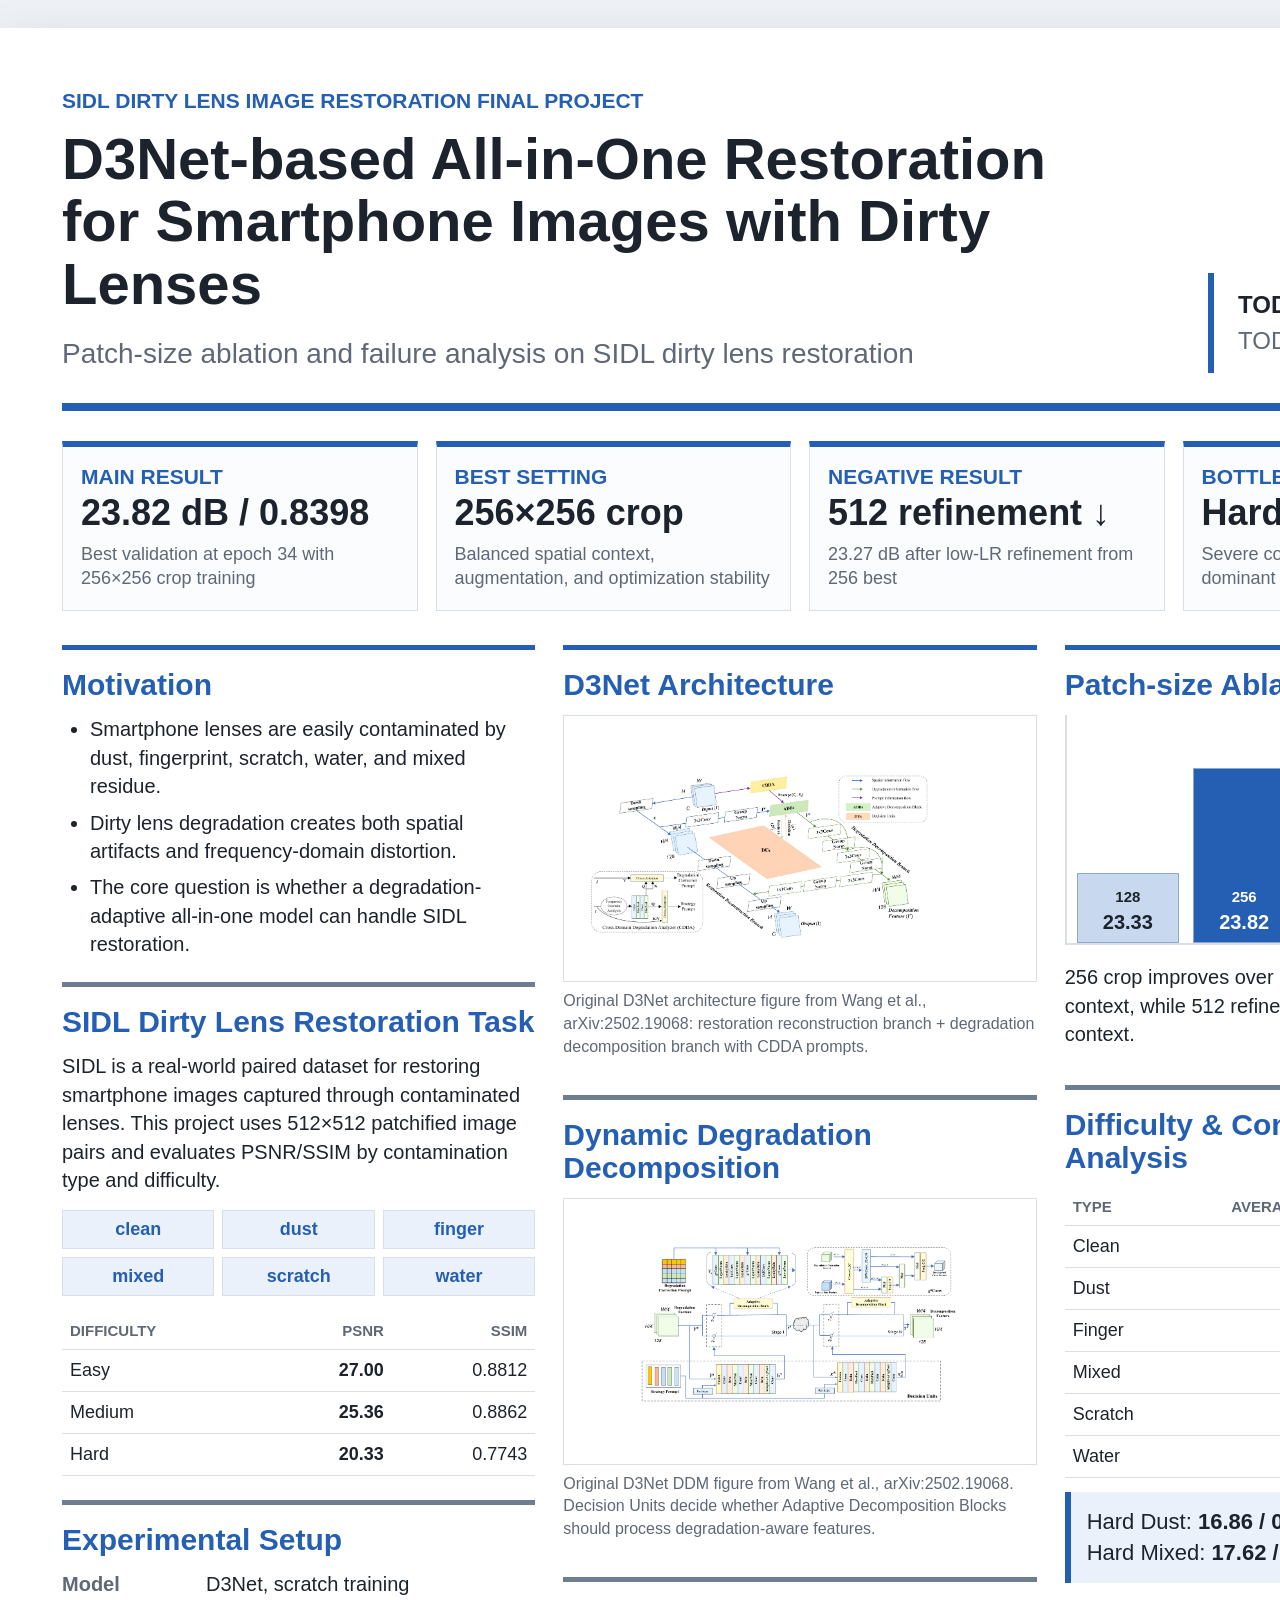
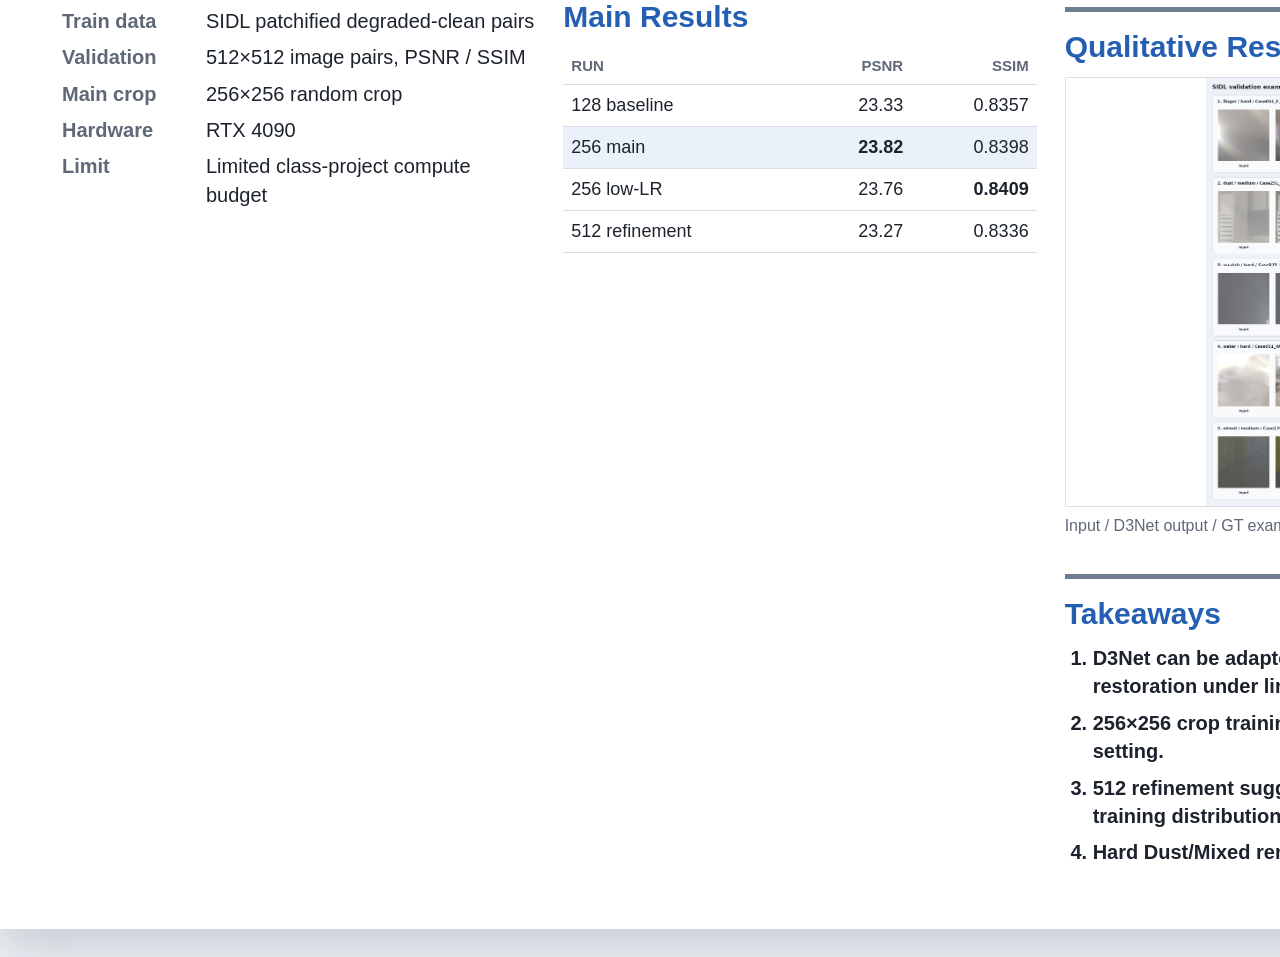
==== project_artifacts/poster/index.html @ 8609aa9b "Add presentation slides for D3Net-based Dirty Lens Image Restoration - Create index.html for slide s" ====
<!doctype html>
<html lang="ko">
<head>
  <meta charset="utf-8">
  <meta name="viewport" content="width=device-width, initial-scale=1">
  <title>D3Net-based Dirty Lens Image Restoration Poster</title>
  <link rel="stylesheet" href="style.css">
</head>
<body>
  <main class="poster">
    <header class="poster-header">
      <div>
        <p class="venue">SIDL Dirty Lens Image Restoration Final Project</p>
        <h1>D3Net-based All-in-One Restoration for Smartphone Images with Dirty Lenses</h1>
        <p class="subtitle">Patch-size ablation and failure analysis on SIDL dirty lens restoration</p>
      </div>
      <div class="author-box">
        <strong>TODO: Name</strong>
        <span>TODO: Course / Affiliation</span>
      </div>
    </header>

    <section class="hero-strip">
      <div>
        <span class="kicker">Main result</span>
        <strong>23.82 dB / 0.8398</strong>
        <small>Best validation at epoch 34 with 256×256 crop training</small>
      </div>
      <div>
        <span class="kicker">Best setting</span>
        <strong>256×256 crop</strong>
        <small>Balanced spatial context, augmentation, and optimization stability</small>
      </div>
      <div>
        <span class="kicker">Negative result</span>
        <strong>512 refinement ↓</strong>
        <small>23.27 dB after low-LR refinement from 256 best</small>
      </div>
      <div>
        <span class="kicker">Bottleneck</span>
        <strong>Hard Dust / Mixed</strong>
        <small>Severe contamination remains the dominant failure mode</small>
      </div>
    </section>

    <div class="columns">
      <section class="column">
        <article class="block">
          <h2>Motivation</h2>
          <ul>
            <li>Smartphone lenses are easily contaminated by dust, fingerprint, scratch, water, and mixed residue.</li>
            <li>Dirty lens degradation creates both spatial artifacts and frequency-domain distortion.</li>
            <li>The core question is whether a degradation-adaptive all-in-one model can handle SIDL restoration.</li>
          </ul>
        </article>

        <article class="block">
          <h2>SIDL Dirty Lens Restoration Task</h2>
          <p>SIDL is a real-world paired dataset for restoring smartphone images captured through contaminated lenses. This project uses 512×512 patchified image pairs and evaluates PSNR/SSIM by contamination type and difficulty.</p>
          <div class="tag-grid">
            <span>clean</span>
            <span>dust</span>
            <span>finger</span>
            <span>mixed</span>
            <span>scratch</span>
            <span>water</span>
          </div>
          <table>
            <thead>
              <tr><th>Difficulty</th><th>PSNR</th><th>SSIM</th></tr>
            </thead>
            <tbody>
              <tr><td>Easy</td><td><strong>27.00</strong></td><td>0.8812</td></tr>
              <tr><td>Medium</td><td><strong>25.36</strong></td><td>0.8862</td></tr>
              <tr><td>Hard</td><td><strong>20.33</strong></td><td>0.7743</td></tr>
            </tbody>
          </table>
        </article>

        <article class="block">
          <h2>Experimental Setup</h2>
          <dl class="setup-list">
            <dt>Model</dt><dd>D3Net, scratch training</dd>
            <dt>Train data</dt><dd>SIDL patchified degraded-clean pairs</dd>
            <dt>Validation</dt><dd>512×512 image pairs, PSNR / SSIM</dd>
            <dt>Main crop</dt><dd>256×256 random crop</dd>
            <dt>Hardware</dt><dd>RTX 4090</dd>
            <dt>Limit</dt><dd>Limited class-project compute budget</dd>
          </dl>
        </article>
      </section>

      <section class="column">
        <article class="block figure-block">
          <h2>D3Net Architecture</h2>
          <img src="assets/d3net_architecture_paper.png" alt="D3Net architecture from the original paper">
          <p class="caption">Original D3Net architecture figure from Wang et al., arXiv:2502.19068: restoration reconstruction branch + degradation decomposition branch with CDDA prompts.</p>
        </article>

        <article class="block figure-block compact-figure">
          <h2>Dynamic Degradation Decomposition</h2>
          <img src="assets/d3net_ddm_paper.png" alt="Dynamic decomposition mechanism from the D3Net paper">
          <p class="caption">Original D3Net DDM figure from Wang et al., arXiv:2502.19068. Decision Units decide whether Adaptive Decomposition Blocks should process degradation-aware features.</p>
        </article>

        <article class="block">
          <h2>Main Results</h2>
          <table>
            <thead>
              <tr><th>Run</th><th>PSNR</th><th>SSIM</th></tr>
            </thead>
            <tbody>
              <tr><td>128 baseline</td><td>23.33</td><td>0.8357</td></tr>
              <tr class="highlight-row"><td>256 main</td><td><strong>23.82</strong></td><td>0.8398</td></tr>
              <tr><td>256 low-LR</td><td>23.76</td><td><strong>0.8409</strong></td></tr>
              <tr><td>512 refinement</td><td>23.27</td><td>0.8336</td></tr>
            </tbody>
          </table>
        </article>
      </section>

      <section class="column">
        <article class="block">
          <h2>Patch-size Ablation</h2>
          <div class="bar-chart" aria-label="Patch-size ablation PSNR chart">
            <div style="--value:33"><span>128</span><strong>23.33</strong></div>
            <div class="best" style="--value:82"><span>256</span><strong>23.82</strong></div>
            <div style="--value:76"><span>256 polish</span><strong>23.76</strong></div>
            <div style="--value:27"><span>512</span><strong>23.27</strong></div>
          </div>
          <p>256 crop improves over 128 by adding spatial context, while 512 refinement drops despite larger context.</p>
        </article>

        <article class="block">
          <h2>Difficulty & Contamination Analysis</h2>
          <table>
            <thead>
              <tr><th>Type</th><th>Average PSNR</th><th>Average SSIM</th></tr>
            </thead>
            <tbody>
              <tr><td>Clean</td><td>29.93</td><td>0.9113</td></tr>
              <tr><td>Dust</td><td>21.89</td><td>0.8203</td></tr>
              <tr><td>Finger</td><td>21.80</td><td>0.7858</td></tr>
              <tr><td>Mixed</td><td>20.48</td><td>0.8269</td></tr>
              <tr><td>Scratch</td><td>25.07</td><td>0.8488</td></tr>
              <tr><td>Water</td><td>22.93</td><td>0.8423</td></tr>
            </tbody>
          </table>
          <div class="callout">Hard Dust: <strong>16.86 / 0.7065</strong><br>Hard Mixed: <strong>17.62 / 0.7843</strong></div>
        </article>

        <article class="block figure-block qualitative">
          <h2>Qualitative Results</h2>
          <img src="assets/qualitative_grid_placeholder.png" alt="SIDL qualitative comparison grid">
          <p class="caption">Input / D3Net output / GT examples from the 256 best checkpoint.</p>
        </article>

        <article class="block takeaways">
          <h2>Takeaways</h2>
          <ol>
            <li>D3Net can be adapted to SIDL dirty lens restoration under limited compute.</li>
            <li>256×256 crop training was the most stable setting.</li>
            <li>512 refinement suggests patch-size-induced training distribution shift.</li>
            <li>Hard Dust/Mixed remains the main bottleneck.</li>
          </ol>
        </article>
      </section>
    </div>
  </main>
</body>
</html>
---- project_artifacts/poster/style.css ----
:root {
  --accent: #245fb3;
  --accent-soft: #eaf1fb;
  --ink: #1d232d;
  --muted: #5f6876;
  --line: #d9dee8;
  --paper: #ffffff;
  --bg: #eef1f5;
}

* {
  box-sizing: border-box;
}

html,
body {
  margin: 0;
  min-height: 100%;
  background: var(--bg);
  color: var(--ink);
  font-family: -apple-system, BlinkMacSystemFont, "Segoe UI", "Noto Sans KR", "Apple SD Gothic Neo", Arial, sans-serif;
}

.poster {
  width: 1600px;
  min-height: 2260px;
  margin: 28px auto;
  padding: 58px 62px;
  background: var(--paper);
  box-shadow: 0 18px 45px rgba(19, 34, 61, 0.18);
}

.poster-header {
  display: grid;
  grid-template-columns: 1fr 330px;
  gap: 42px;
  align-items: end;
  border-bottom: 8px solid var(--accent);
  padding-bottom: 30px;
}

.venue,
.kicker {
  color: var(--accent);
  font-size: 21px;
  font-weight: 800;
  letter-spacing: 0;
  margin: 0 0 12px;
  text-transform: uppercase;
}

h1 {
  margin: 0;
  max-width: 1060px;
  font-size: 58px;
  line-height: 1.08;
  letter-spacing: 0;
}

.subtitle {
  margin: 18px 0 0;
  color: var(--muted);
  font-size: 28px;
  font-weight: 500;
}

.author-box {
  border-left: 6px solid var(--accent);
  padding: 18px 0 18px 24px;
  font-size: 24px;
}

.author-box strong,
.author-box span {
  display: block;
}

.author-box span {
  margin-top: 8px;
  color: var(--muted);
}

.hero-strip {
  display: grid;
  grid-template-columns: repeat(4, 1fr);
  gap: 18px;
  margin: 30px 0 34px;
}

.hero-strip > div {
  border: 1px solid var(--line);
  border-top: 6px solid var(--accent);
  padding: 18px 18px 20px;
  min-height: 154px;
  background: #fbfcfe;
}

.hero-strip strong {
  display: block;
  font-size: 36px;
  line-height: 1.12;
  margin: 4px 0 8px;
}

.hero-strip small {
  display: block;
  color: var(--muted);
  font-size: 18px;
  line-height: 1.35;
}

.columns {
  display: grid;
  grid-template-columns: repeat(3, 1fr);
  gap: 28px;
}

.column {
  display: flex;
  flex-direction: column;
  gap: 24px;
}

.block {
  border-top: 5px solid var(--accent);
  background: #fff;
  padding: 18px 0 0;
}

.block + .block {
  border-top-color: #6f7d91;
}

h2 {
  margin: 0 0 14px;
  color: var(--accent);
  font-size: 30px;
  line-height: 1.1;
  letter-spacing: 0;
}

p,
li,
dd,
dt {
  font-size: 20px;
  line-height: 1.42;
}

p {
  margin: 0 0 12px;
}

ul,
ol {
  margin: 0;
  padding-left: 28px;
}

li + li {
  margin-top: 8px;
}

.tag-grid {
  display: grid;
  grid-template-columns: repeat(3, 1fr);
  gap: 8px;
  margin: 16px 0;
}

.tag-grid span {
  border: 1px solid var(--line);
  color: var(--accent);
  font-size: 18px;
  font-weight: 700;
  padding: 8px 10px;
  text-align: center;
  background: var(--accent-soft);
}

table {
  width: 100%;
  border-collapse: collapse;
  margin-top: 12px;
  font-size: 18px;
}

th,
td {
  border-bottom: 1px solid var(--line);
  padding: 10px 8px;
  text-align: right;
  vertical-align: top;
}

th:first-child,
td:first-child {
  text-align: left;
}

th {
  color: var(--muted);
  font-size: 15px;
  font-weight: 800;
  text-transform: uppercase;
}

.highlight-row {
  background: var(--accent-soft);
}

.setup-list {
  display: grid;
  grid-template-columns: 128px 1fr;
  gap: 8px 16px;
  margin: 0;
}

.setup-list dt {
  color: var(--muted);
  font-weight: 800;
}

.setup-list dd {
  margin: 0;
}

.figure-block img {
  display: block;
  width: 100%;
  border: 1px solid var(--line);
  background: #fff;
}

.compact-figure img {
  max-height: 330px;
  object-fit: contain;
}

.qualitative img {
  max-height: 430px;
  object-fit: contain;
}

.caption {
  color: var(--muted);
  font-size: 16px;
  margin-top: 8px;
}

.bar-chart {
  height: 230px;
  display: grid;
  grid-template-columns: repeat(4, 1fr);
  align-items: end;
  gap: 14px;
  border-left: 2px solid var(--line);
  border-bottom: 2px solid var(--line);
  padding: 14px 10px 0;
  margin: 12px 0 18px;
}

.bar-chart div {
  height: calc(var(--value) * 1%);
  min-height: 62px;
  background: #c8d8ef;
  border: 1px solid #8ba8d0;
  display: flex;
  flex-direction: column;
  justify-content: flex-end;
  align-items: center;
  padding: 8px 4px;
  text-align: center;
}

.bar-chart .best {
  background: var(--accent);
  color: #fff;
}

.bar-chart span {
  font-size: 15px;
  font-weight: 700;
}

.bar-chart strong {
  font-size: 20px;
  margin-top: 6px;
}

.callout {
  margin-top: 14px;
  padding: 14px 16px;
  border-left: 6px solid var(--accent);
  background: var(--accent-soft);
  font-size: 22px;
  line-height: 1.45;
}

.takeaways {
  padding-bottom: 4px;
}

.takeaways li {
  font-weight: 650;
}

@page {
  size: 1600px 2260px;
  margin: 0;
}

@media print {
  html,
  body {
    background: #fff;
  }

  .poster {
    margin: 0;
    width: 1600px;
    min-height: 2260px;
    box-shadow: none;
  }
}
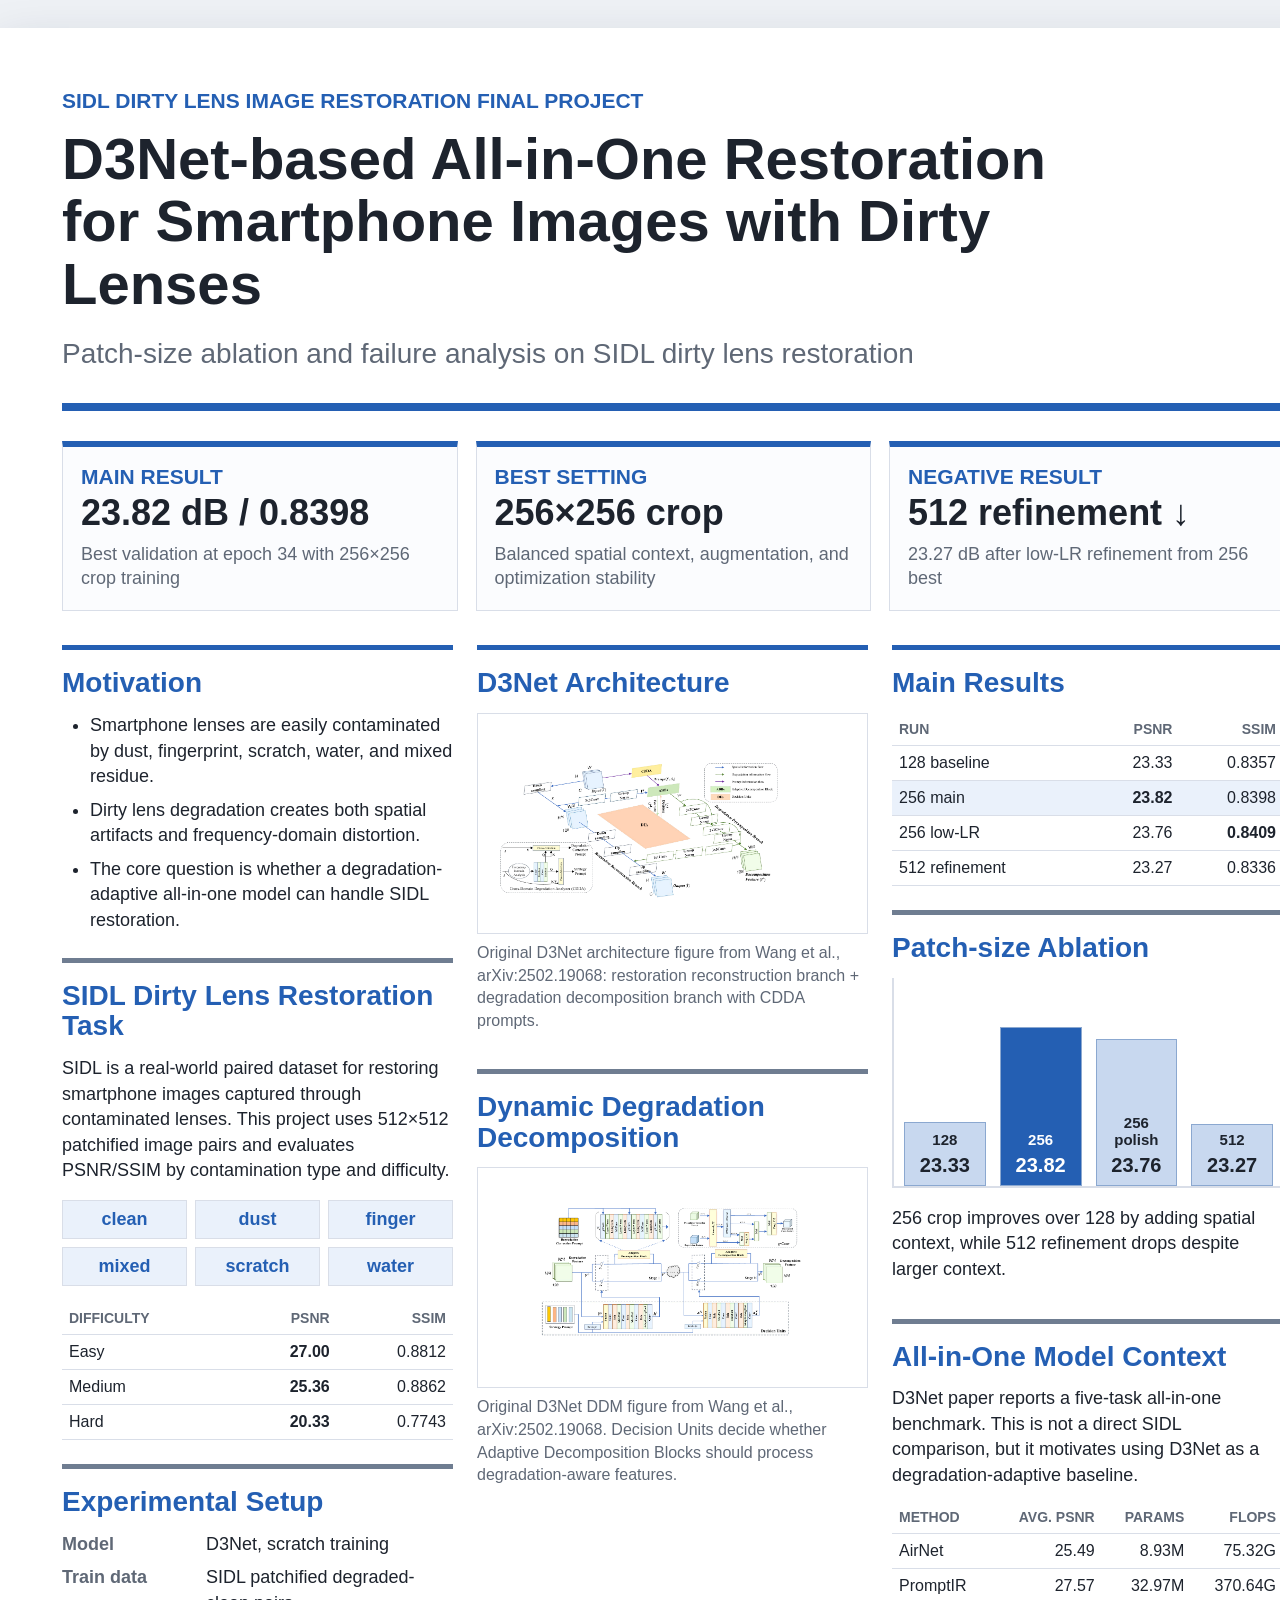
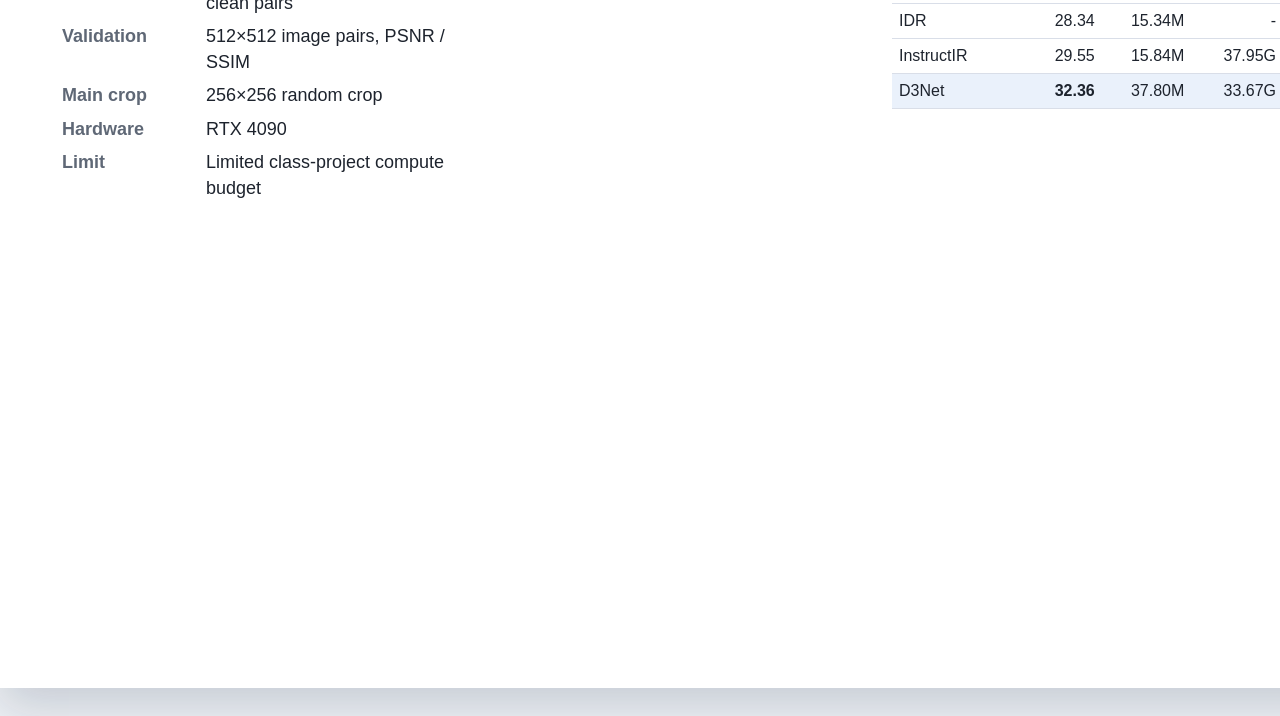
==== commit 7b67535c: "Refine project artifacts layout and comparisons" ====
--- a/project_artifacts/poster/index.html
+++ b/project_artifacts/poster/index.html
@@ -43,7 +43,7 @@
       </div>
     </section>
 
-    <div class="columns">
+    <div class="columns poster-grid">
       <section class="column">
         <article class="block">
           <h2>Motivation</h2>
@@ -103,6 +103,9 @@
           <p class="caption">Original D3Net DDM figure from Wang et al., arXiv:2502.19068. Decision Units decide whether Adaptive Decomposition Blocks should process degradation-aware features.</p>
         </article>
 
+      </section>
+
+      <section class="column">
         <article class="block">
           <h2>Main Results</h2>
           <table>
@@ -117,9 +120,7 @@
             </tbody>
           </table>
         </article>
-      </section>
 
-      <section class="column">
         <article class="block">
           <h2>Patch-size Ablation</h2>
           <div class="bar-chart" aria-label="Patch-size ablation PSNR chart">
@@ -131,6 +132,25 @@
           <p>256 crop improves over 128 by adding spatial context, while 512 refinement drops despite larger context.</p>
         </article>
 
+        <article class="block comparison">
+          <h2>All-in-One Model Context</h2>
+          <p>D3Net paper reports a five-task all-in-one benchmark. This is not a direct SIDL comparison, but it motivates using D3Net as a degradation-adaptive baseline.</p>
+          <table>
+            <thead>
+              <tr><th>Method</th><th>Avg. PSNR</th><th>Params</th><th>FLOPs</th></tr>
+            </thead>
+            <tbody>
+              <tr><td>AirNet</td><td>25.49</td><td>8.93M</td><td>75.32G</td></tr>
+              <tr><td>PromptIR</td><td>27.57</td><td>32.97M</td><td>370.64G</td></tr>
+              <tr><td>IDR</td><td>28.34</td><td>15.34M</td><td>-</td></tr>
+              <tr><td>InstructIR</td><td>29.55</td><td>15.84M</td><td>37.95G</td></tr>
+              <tr class="highlight-row"><td>D3Net</td><td><strong>32.36</strong></td><td>37.80M</td><td>33.67G</td></tr>
+            </tbody>
+          </table>
+        </article>
+      </section>
+
+      <section class="column">
         <article class="block">
           <h2>Difficulty & Contamination Analysis</h2>
           <table>
--- a/project_artifacts/poster/style.css
+++ b/project_artifacts/poster/style.css
@@ -22,7 +22,7 @@
 }
 
 .poster {
-  width: 1600px;
+  width: 1760px;
   min-height: 2260px;
   margin: 28px auto;
   padding: 58px 62px;
@@ -111,8 +111,8 @@
 
 .columns {
   display: grid;
-  grid-template-columns: repeat(3, 1fr);
-  gap: 28px;
+  grid-template-columns: repeat(4, 1fr);
+  gap: 24px;
 }
 
 .column {
@@ -134,7 +134,7 @@
 h2 {
   margin: 0 0 14px;
   color: var(--accent);
-  font-size: 30px;
+  font-size: 28px;
   line-height: 1.1;
   letter-spacing: 0;
 }
@@ -143,7 +143,7 @@
 li,
 dd,
 dt {
-  font-size: 20px;
+  font-size: 18px;
   line-height: 1.42;
 }
 
@@ -182,13 +182,13 @@
   width: 100%;
   border-collapse: collapse;
   margin-top: 12px;
-  font-size: 18px;
+  font-size: 16px;
 }
 
 th,
 td {
   border-bottom: 1px solid var(--line);
-  padding: 10px 8px;
+  padding: 8px 7px;
   text-align: right;
   vertical-align: top;
 }
@@ -200,7 +200,7 @@
 
 th {
   color: var(--muted);
-  font-size: 15px;
+  font-size: 14px;
   font-weight: 800;
   text-transform: uppercase;
 }
@@ -233,12 +233,13 @@
 }
 
 .compact-figure img {
-  max-height: 330px;
+  max-height: 300px;
   object-fit: contain;
 }
 
 .qualitative img {
-  max-height: 430px;
+  width: 100%;
+  height: 390px;
   object-fit: contain;
 }
 
@@ -249,7 +250,7 @@
 }
 
 .bar-chart {
-  height: 230px;
+  height: 210px;
   display: grid;
   grid-template-columns: repeat(4, 1fr);
   align-items: end;
@@ -293,7 +294,7 @@
   padding: 14px 16px;
   border-left: 6px solid var(--accent);
   background: var(--accent-soft);
-  font-size: 22px;
+  font-size: 19px;
   line-height: 1.45;
 }
 
@@ -306,7 +307,7 @@
 }
 
 @page {
-  size: 1600px 2260px;
+  size: 1760px 2260px;
   margin: 0;
 }
 
@@ -318,7 +319,7 @@
 
   .poster {
     margin: 0;
-    width: 1600px;
+    width: 1760px;
     min-height: 2260px;
     box-shadow: none;
   }
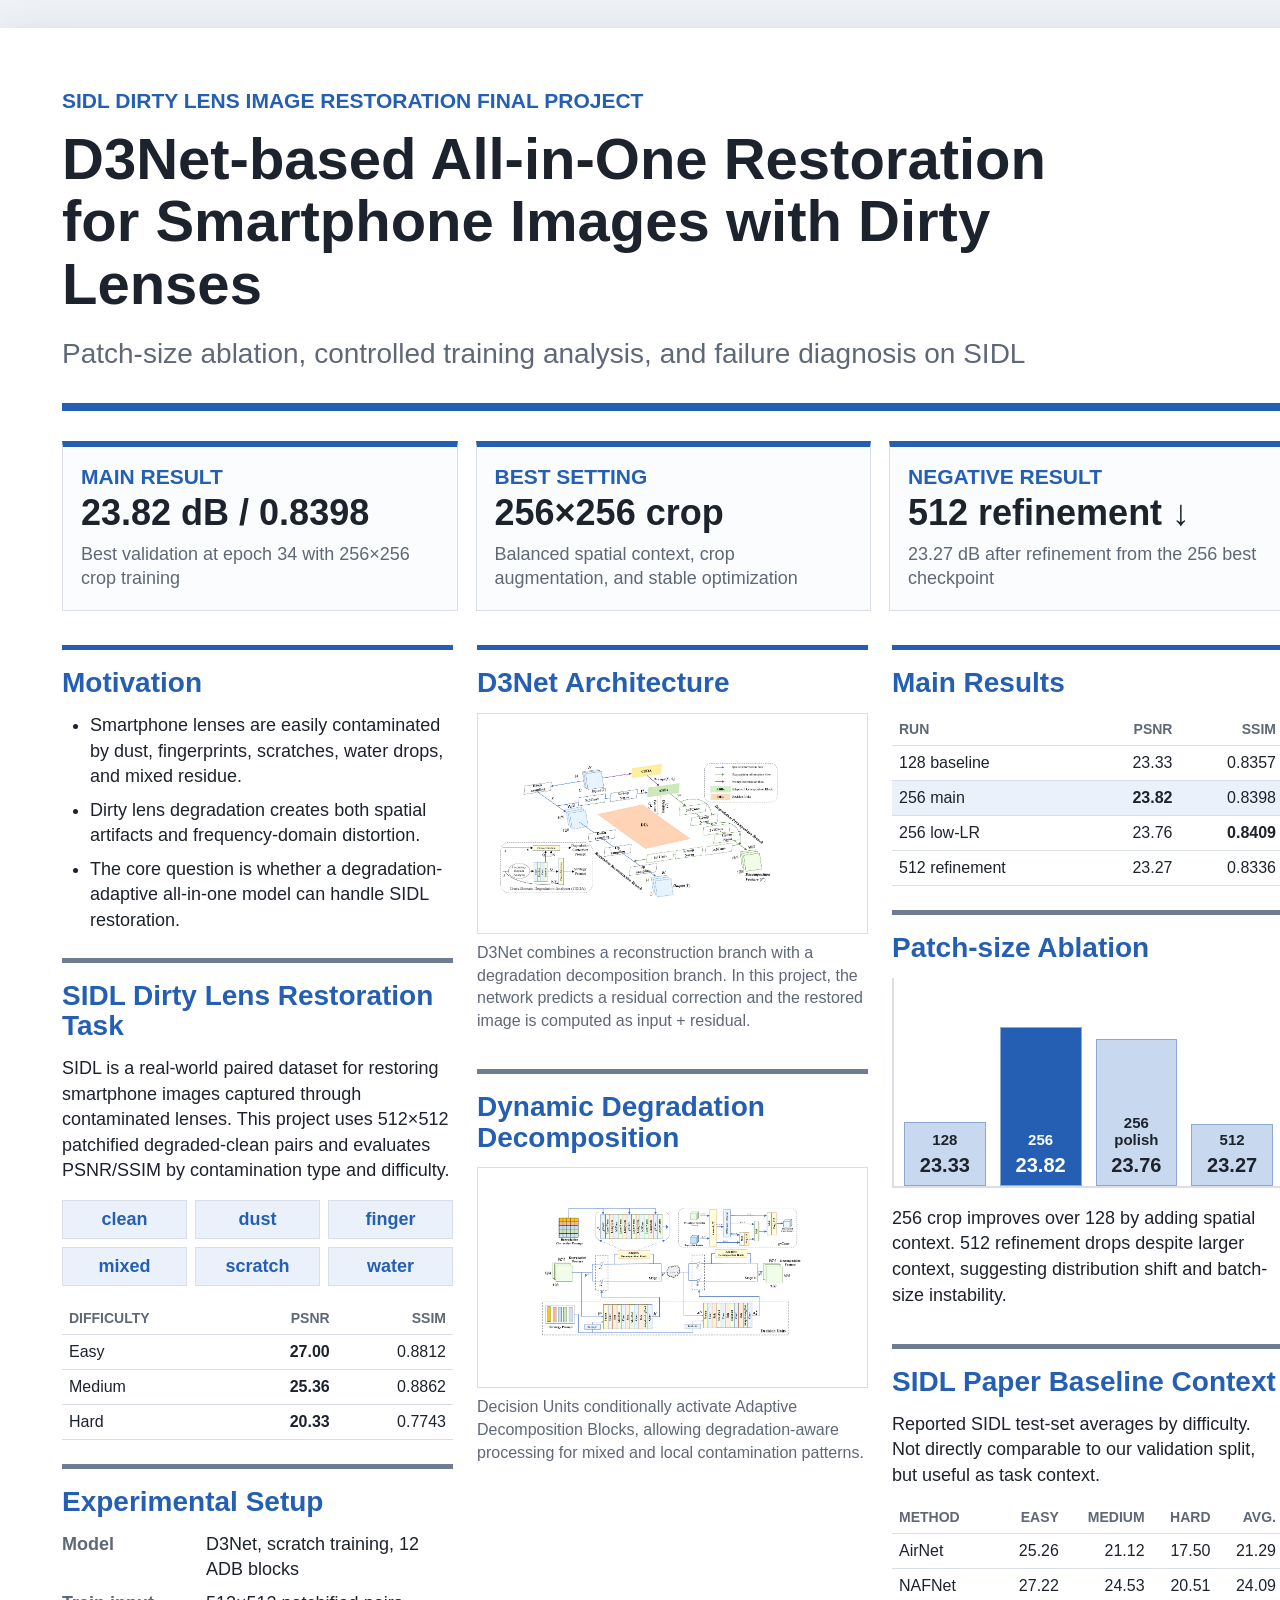
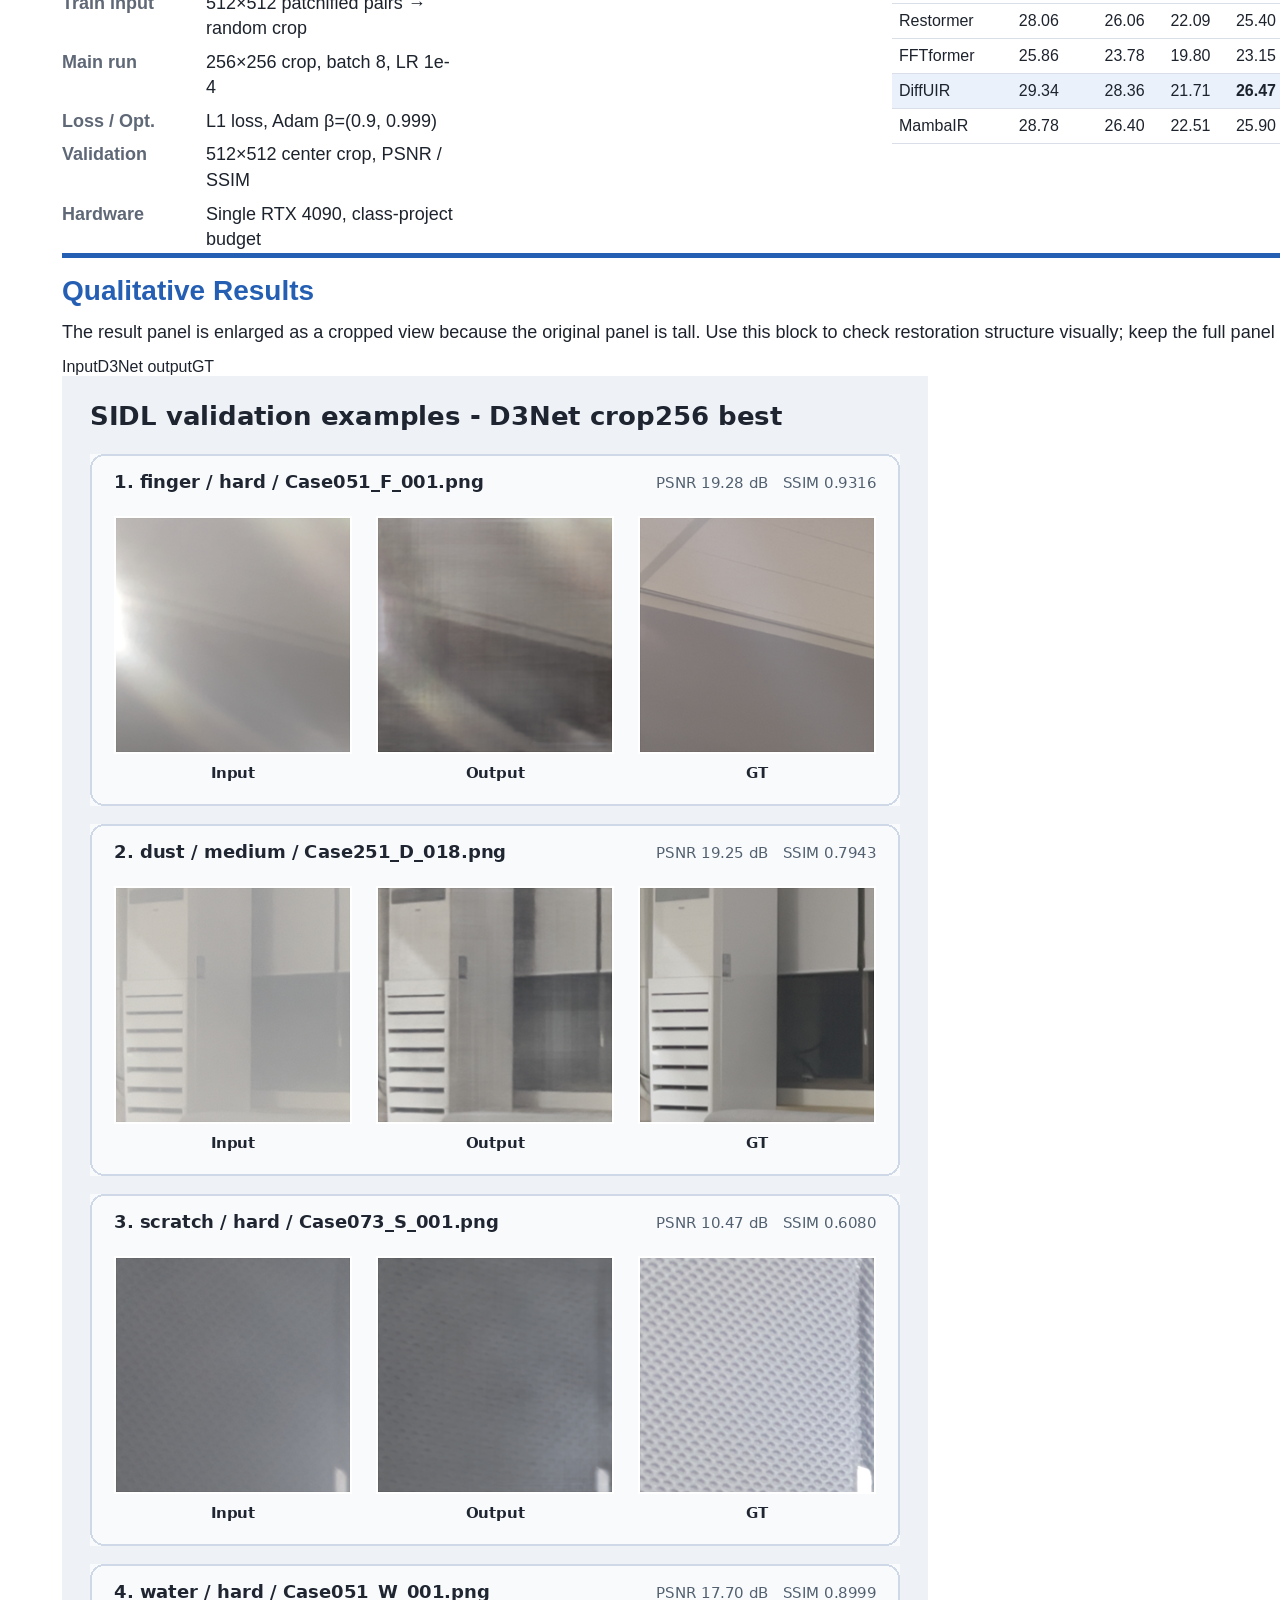
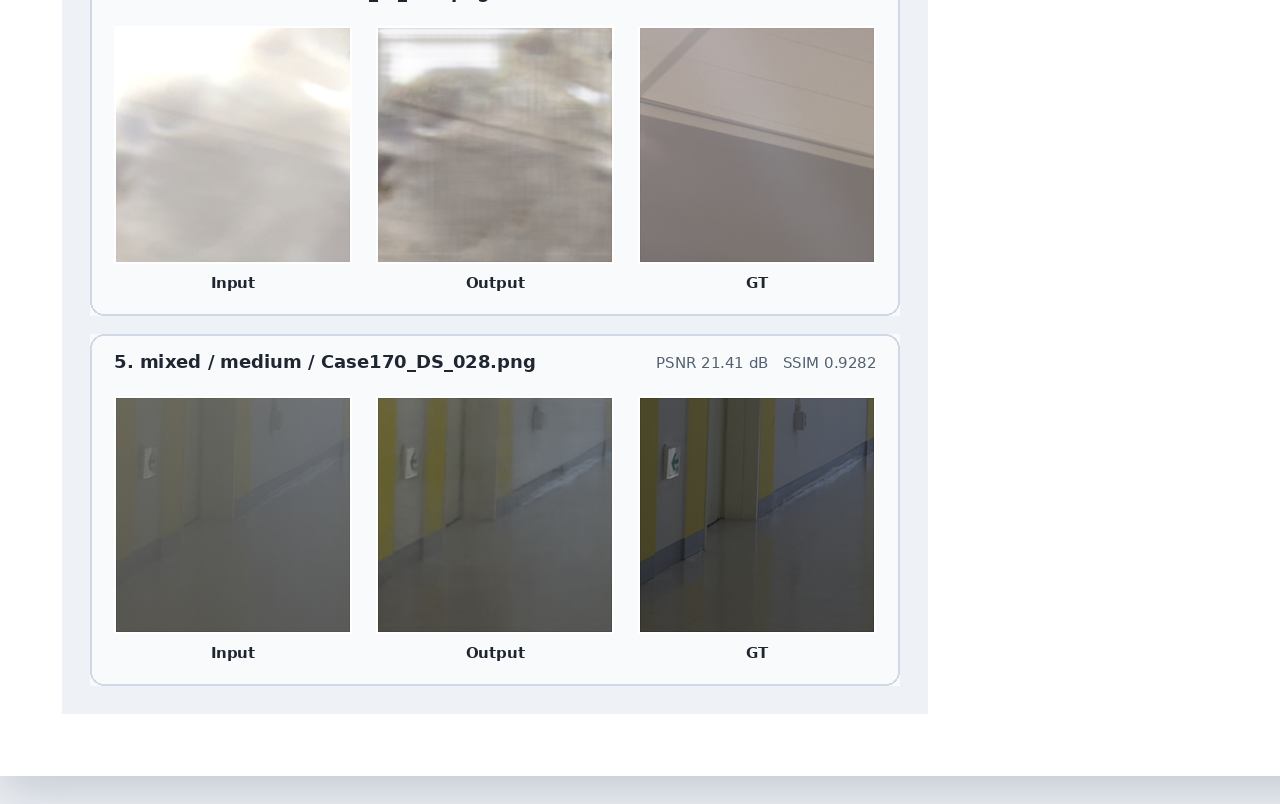
==== commit d896d46f: "Improve poster baseline comparison and qualitative layout" ====
--- a/project_artifacts/poster/index.html
+++ b/project_artifacts/poster/index.html
@@ -12,7 +12,7 @@
       <div>
         <p class="venue">SIDL Dirty Lens Image Restoration Final Project</p>
         <h1>D3Net-based All-in-One Restoration for Smartphone Images with Dirty Lenses</h1>
-        <p class="subtitle">Patch-size ablation and failure analysis on SIDL dirty lens restoration</p>
+        <p class="subtitle">Patch-size ablation, controlled training analysis, and failure diagnosis on SIDL</p>
       </div>
       <div class="author-box">
         <strong>TODO: Name</strong>
@@ -29,12 +29,12 @@
       <div>
         <span class="kicker">Best setting</span>
         <strong>256×256 crop</strong>
-        <small>Balanced spatial context, augmentation, and optimization stability</small>
+        <small>Balanced spatial context, crop augmentation, and stable optimization</small>
       </div>
       <div>
         <span class="kicker">Negative result</span>
         <strong>512 refinement ↓</strong>
-        <small>23.27 dB after low-LR refinement from 256 best</small>
+        <small>23.27 dB after refinement from the 256 best checkpoint</small>
       </div>
       <div>
         <span class="kicker">Bottleneck</span>
@@ -48,7 +48,7 @@
         <article class="block">
           <h2>Motivation</h2>
           <ul>
-            <li>Smartphone lenses are easily contaminated by dust, fingerprint, scratch, water, and mixed residue.</li>
+            <li>Smartphone lenses are easily contaminated by dust, fingerprints, scratches, water drops, and mixed residue.</li>
             <li>Dirty lens degradation creates both spatial artifacts and frequency-domain distortion.</li>
             <li>The core question is whether a degradation-adaptive all-in-one model can handle SIDL restoration.</li>
           </ul>
@@ -56,7 +56,7 @@
 
         <article class="block">
           <h2>SIDL Dirty Lens Restoration Task</h2>
-          <p>SIDL is a real-world paired dataset for restoring smartphone images captured through contaminated lenses. This project uses 512×512 patchified image pairs and evaluates PSNR/SSIM by contamination type and difficulty.</p>
+          <p>SIDL is a real-world paired dataset for restoring smartphone images captured through contaminated lenses. This project uses 512×512 patchified degraded-clean pairs and evaluates PSNR/SSIM by contamination type and difficulty.</p>
           <div class="tag-grid">
             <span>clean</span>
             <span>dust</span>
@@ -80,12 +80,12 @@
         <article class="block">
           <h2>Experimental Setup</h2>
           <dl class="setup-list">
-            <dt>Model</dt><dd>D3Net, scratch training</dd>
-            <dt>Train data</dt><dd>SIDL patchified degraded-clean pairs</dd>
-            <dt>Validation</dt><dd>512×512 image pairs, PSNR / SSIM</dd>
-            <dt>Main crop</dt><dd>256×256 random crop</dd>
-            <dt>Hardware</dt><dd>RTX 4090</dd>
-            <dt>Limit</dt><dd>Limited class-project compute budget</dd>
+            <dt>Model</dt><dd>D3Net, scratch training, 12 ADB blocks</dd>
+            <dt>Train input</dt><dd>512×512 patchified pairs → random crop</dd>
+            <dt>Main run</dt><dd>256×256 crop, batch 8, LR 1e-4</dd>
+            <dt>Loss / Opt.</dt><dd>L1 loss, Adam β=(0.9, 0.999)</dd>
+            <dt>Validation</dt><dd>512×512 center crop, PSNR / SSIM</dd>
+            <dt>Hardware</dt><dd>Single RTX 4090, class-project budget</dd>
           </dl>
         </article>
       </section>
@@ -94,15 +94,14 @@
         <article class="block figure-block">
           <h2>D3Net Architecture</h2>
           <img src="assets/d3net_architecture_paper.png" alt="D3Net architecture from the original paper">
-          <p class="caption">Original D3Net architecture figure from Wang et al., arXiv:2502.19068: restoration reconstruction branch + degradation decomposition branch with CDDA prompts.</p>
+          <p class="caption">D3Net combines a reconstruction branch with a degradation decomposition branch. In this project, the network predicts a residual correction and the restored image is computed as input + residual.</p>
         </article>
 
         <article class="block figure-block compact-figure">
           <h2>Dynamic Degradation Decomposition</h2>
           <img src="assets/d3net_ddm_paper.png" alt="Dynamic decomposition mechanism from the D3Net paper">
-          <p class="caption">Original D3Net DDM figure from Wang et al., arXiv:2502.19068. Decision Units decide whether Adaptive Decomposition Blocks should process degradation-aware features.</p>
-        </article>
-
+          <p class="caption">Decision Units conditionally activate Adaptive Decomposition Blocks, allowing degradation-aware processing for mixed and local contamination patterns.</p>
+        </article>
       </section>
 
       <section class="column">
@@ -129,22 +128,23 @@
             <div style="--value:76"><span>256 polish</span><strong>23.76</strong></div>
             <div style="--value:27"><span>512</span><strong>23.27</strong></div>
           </div>
-          <p>256 crop improves over 128 by adding spatial context, while 512 refinement drops despite larger context.</p>
+          <p>256 crop improves over 128 by adding spatial context. 512 refinement drops despite larger context, suggesting distribution shift and batch-size instability.</p>
         </article>
 
         <article class="block comparison">
-          <h2>All-in-One Model Context</h2>
-          <p>D3Net paper reports a five-task all-in-one benchmark. This is not a direct SIDL comparison, but it motivates using D3Net as a degradation-adaptive baseline.</p>
-          <table>
-            <thead>
-              <tr><th>Method</th><th>Avg. PSNR</th><th>Params</th><th>FLOPs</th></tr>
-            </thead>
-            <tbody>
-              <tr><td>AirNet</td><td>25.49</td><td>8.93M</td><td>75.32G</td></tr>
-              <tr><td>PromptIR</td><td>27.57</td><td>32.97M</td><td>370.64G</td></tr>
-              <tr><td>IDR</td><td>28.34</td><td>15.34M</td><td>-</td></tr>
-              <tr><td>InstructIR</td><td>29.55</td><td>15.84M</td><td>37.95G</td></tr>
-              <tr class="highlight-row"><td>D3Net</td><td><strong>32.36</strong></td><td>37.80M</td><td>33.67G</td></tr>
+          <h2>SIDL Paper Baseline Context</h2>
+          <p class="small-note">Reported SIDL test-set averages by difficulty. Not directly comparable to our validation split, but useful as task context.</p>
+          <table class="baseline-table">
+            <thead>
+              <tr><th>Method</th><th>Easy</th><th>Medium</th><th>Hard</th><th>Avg.</th></tr>
+            </thead>
+            <tbody>
+              <tr><td>AirNet</td><td>25.26</td><td>21.12</td><td>17.50</td><td>21.29</td></tr>
+              <tr><td>NAFNet</td><td>27.22</td><td>24.53</td><td>20.51</td><td>24.09</td></tr>
+              <tr><td>Restormer</td><td>28.06</td><td>26.06</td><td>22.09</td><td>25.40</td></tr>
+              <tr><td>FFTformer</td><td>25.86</td><td>23.78</td><td>19.80</td><td>23.15</td></tr>
+              <tr class="highlight-row"><td>DiffUIR</td><td>29.34</td><td>28.36</td><td>21.71</td><td><strong>26.47</strong></td></tr>
+              <tr><td>MambaIR</td><td>28.78</td><td>26.40</td><td>22.51</td><td>25.90</td></tr>
             </tbody>
           </table>
         </article>
@@ -167,12 +167,6 @@
             </tbody>
           </table>
           <div class="callout">Hard Dust: <strong>16.86 / 0.7065</strong><br>Hard Mixed: <strong>17.62 / 0.7843</strong></div>
-        </article>
-
-        <article class="block figure-block qualitative">
-          <h2>Qualitative Results</h2>
-          <img src="assets/qualitative_grid_placeholder.png" alt="SIDL qualitative comparison grid">
-          <p class="caption">Input / D3Net output / GT examples from the 256 best checkpoint.</p>
         </article>
 
         <article class="block takeaways">
@@ -186,6 +180,21 @@
         </article>
       </section>
     </div>
+
+    <section class="wide-results">
+      <article class="block qualitative-wide">
+        <div class="wide-heading">
+          <div>
+            <h2>Qualitative Results</h2>
+            <p>The result panel is enlarged as a cropped view because the original panel is tall. Use this block to check restoration structure visually; keep the full panel in the report if needed.</p>
+          </div>
+          <div class="legend"><span>Input</span><span>D3Net output</span><span>GT</span></div>
+        </div>
+        <div class="qualitative-crop">
+          <img src="assets/qualitative_grid_placeholder.png" alt="SIDL qualitative comparison grid enlarged crop">
+        </div>
+      </article>
+    </section>
   </main>
 </body>
 </html>
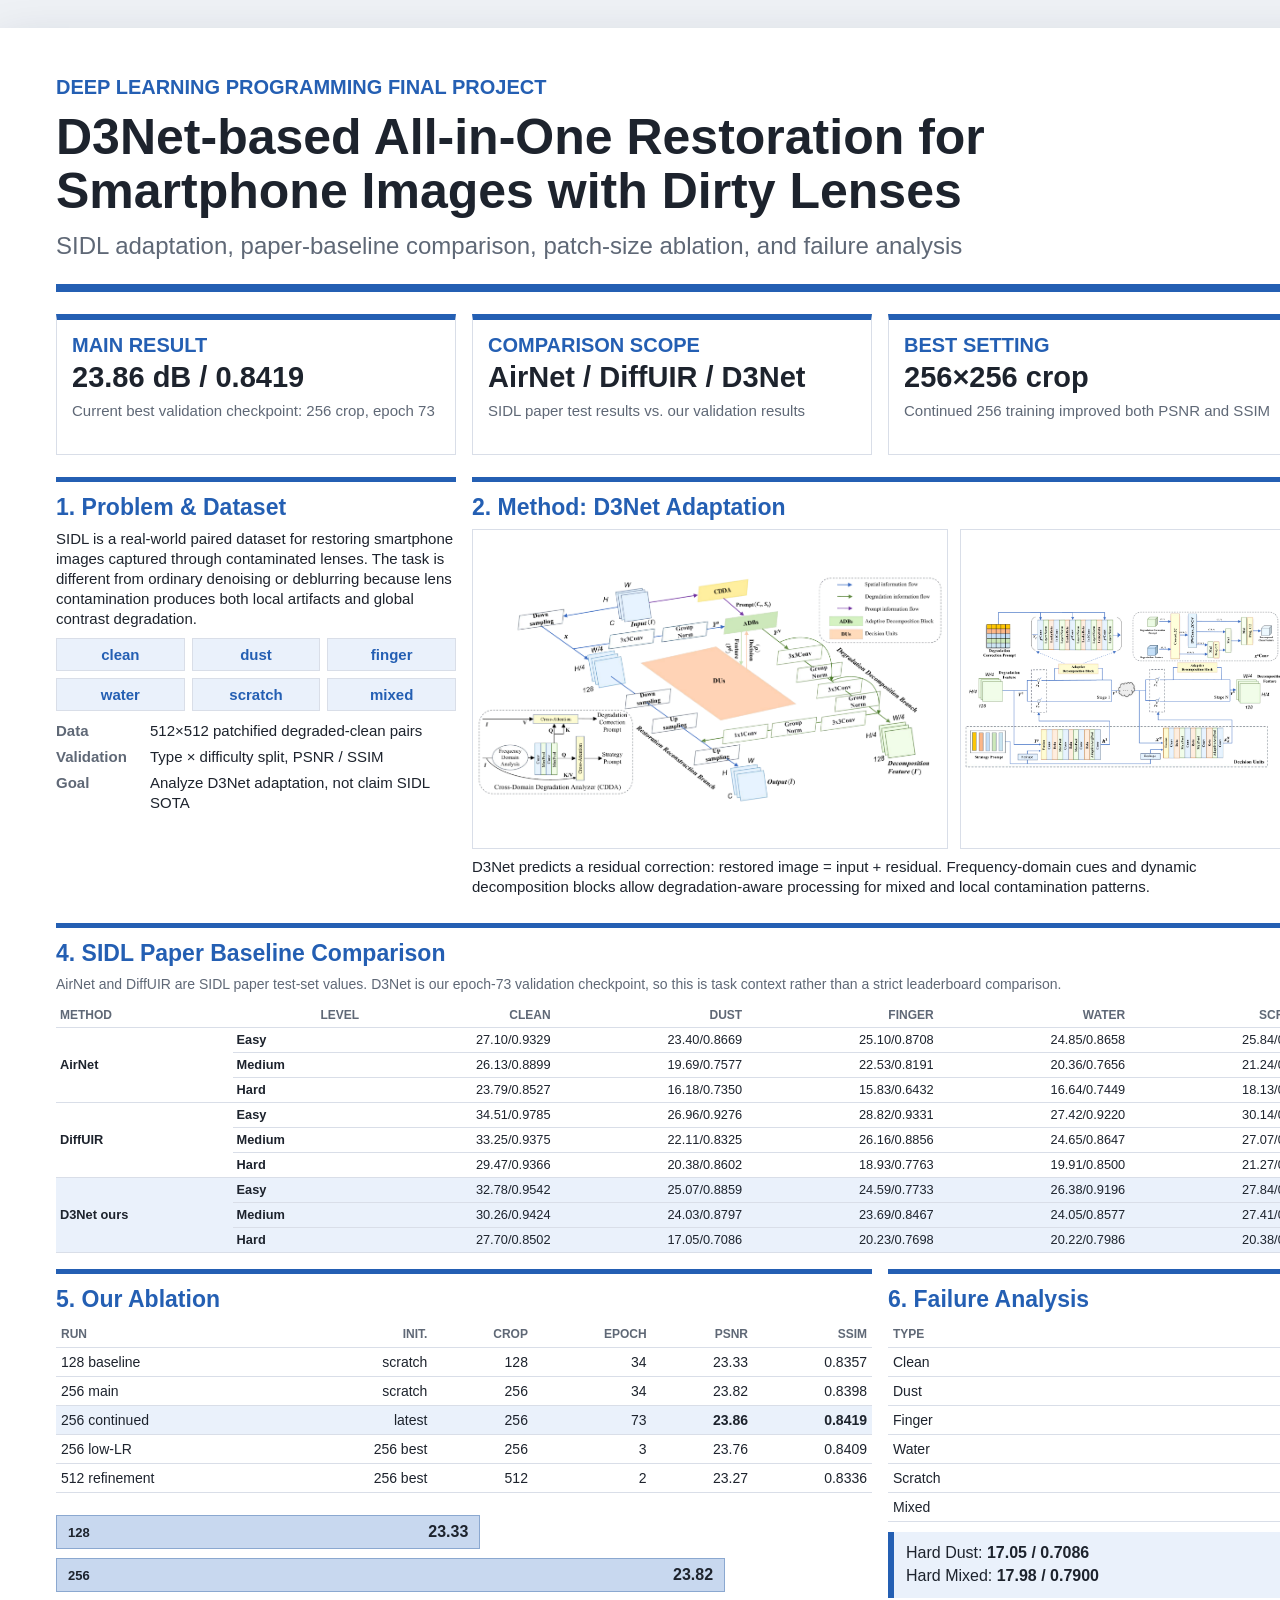
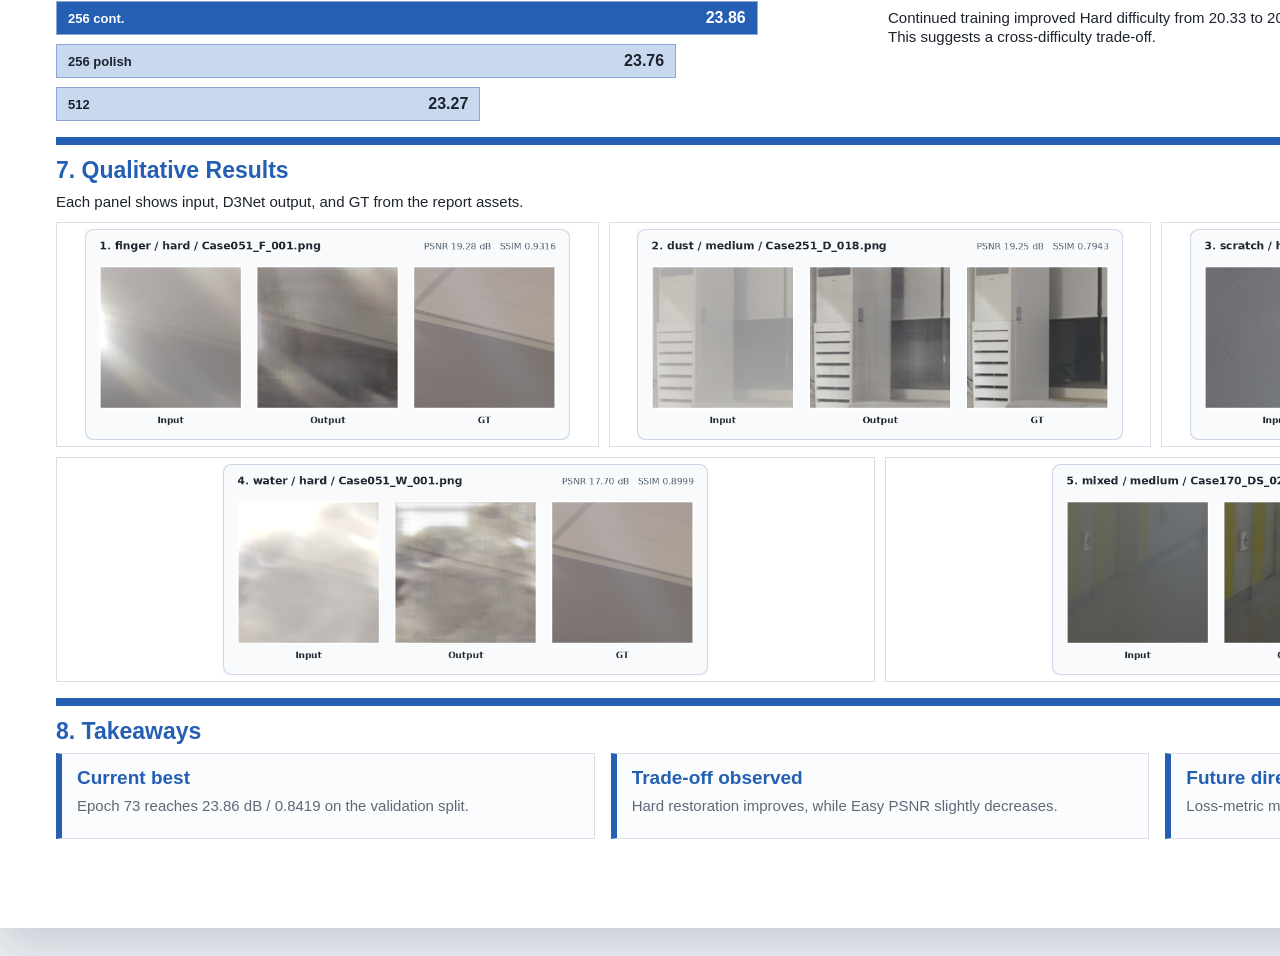
==== commit d2c711d0: "add project artifacts" ====
--- a/project_artifacts/poster/index.html
+++ b/project_artifacts/poster/index.html
@@ -1,5 +1,5 @@
 <!doctype html>
-<html lang="ko">
+<html lang="en">
 <head>
   <meta charset="utf-8">
   <meta name="viewport" content="width=device-width, initial-scale=1">
@@ -10,188 +10,154 @@
   <main class="poster">
     <header class="poster-header">
       <div>
-        <p class="venue">SIDL Dirty Lens Image Restoration Final Project</p>
+        <p class="venue">Deep Learning Programming Final Project</p>
         <h1>D3Net-based All-in-One Restoration for Smartphone Images with Dirty Lenses</h1>
-        <p class="subtitle">Patch-size ablation, controlled training analysis, and failure diagnosis on SIDL</p>
+        <p class="subtitle">SIDL adaptation, paper-baseline comparison, patch-size ablation, and failure analysis</p>
       </div>
       <div class="author-box">
-        <strong>TODO: Name</strong>
-        <span>TODO: Course / Affiliation</span>
+        <strong>20223081 신준철</strong>
+        <span>Deep Learning Programming</span>
       </div>
     </header>
 
     <section class="hero-strip">
       <div>
         <span class="kicker">Main result</span>
-        <strong>23.82 dB / 0.8398</strong>
-        <small>Best validation at epoch 34 with 256×256 crop training</small>
+        <strong>23.86 dB / 0.8419</strong>
+        <small>Current best validation checkpoint: 256 crop, epoch 73</small>
+      </div>
+      <div>
+        <span class="kicker">Comparison scope</span>
+        <strong>AirNet / DiffUIR / D3Net</strong>
+        <small>SIDL paper test results vs. our validation results</small>
       </div>
       <div>
         <span class="kicker">Best setting</span>
         <strong>256×256 crop</strong>
-        <small>Balanced spatial context, crop augmentation, and stable optimization</small>
+        <small>Continued 256 training improved both PSNR and SSIM</small>
       </div>
       <div>
-        <span class="kicker">Negative result</span>
-        <strong>512 refinement ↓</strong>
-        <small>23.27 dB after refinement from the 256 best checkpoint</small>
-      </div>
-      <div>
-        <span class="kicker">Bottleneck</span>
+        <span class="kicker">Main bottleneck</span>
         <strong>Hard Dust / Mixed</strong>
-        <small>Severe contamination remains the dominant failure mode</small>
+        <small>Hard split improved, but severe local and mixed contamination remains difficult</small>
       </div>
     </section>
 
-    <div class="columns poster-grid">
-      <section class="column">
-        <article class="block">
-          <h2>Motivation</h2>
-          <ul>
-            <li>Smartphone lenses are easily contaminated by dust, fingerprints, scratches, water drops, and mixed residue.</li>
-            <li>Dirty lens degradation creates both spatial artifacts and frequency-domain distortion.</li>
-            <li>The core question is whether a degradation-adaptive all-in-one model can handle SIDL restoration.</li>
-          </ul>
-        </article>
+    <section class="flow-grid">
+      <article class="block problem">
+        <h2>1. Problem & Dataset</h2>
+        <p>SIDL is a real-world paired dataset for restoring smartphone images captured through contaminated lenses. The task is different from ordinary denoising or deblurring because lens contamination produces both local artifacts and global contrast degradation.</p>
+        <div class="tag-grid">
+          <span>clean</span><span>dust</span><span>finger</span>
+          <span>water</span><span>scratch</span><span>mixed</span>
+        </div>
+        <dl class="setup-list compact">
+          <dt>Data</dt><dd>512×512 patchified degraded-clean pairs</dd>
+          <dt>Validation</dt><dd>Type × difficulty split, PSNR / SSIM</dd>
+          <dt>Goal</dt><dd>Analyze D3Net adaptation, not claim SIDL SOTA</dd>
+        </dl>
+      </article>
 
-        <article class="block">
-          <h2>SIDL Dirty Lens Restoration Task</h2>
-          <p>SIDL is a real-world paired dataset for restoring smartphone images captured through contaminated lenses. This project uses 512×512 patchified degraded-clean pairs and evaluates PSNR/SSIM by contamination type and difficulty.</p>
-          <div class="tag-grid">
-            <span>clean</span>
-            <span>dust</span>
-            <span>finger</span>
-            <span>mixed</span>
-            <span>scratch</span>
-            <span>water</span>
-          </div>
-          <table>
-            <thead>
-              <tr><th>Difficulty</th><th>PSNR</th><th>SSIM</th></tr>
-            </thead>
-            <tbody>
-              <tr><td>Easy</td><td><strong>27.00</strong></td><td>0.8812</td></tr>
-              <tr><td>Medium</td><td><strong>25.36</strong></td><td>0.8862</td></tr>
-              <tr><td>Hard</td><td><strong>20.33</strong></td><td>0.7743</td></tr>
-            </tbody>
-          </table>
-        </article>
+      <article class="block method">
+        <h2>2. Method: D3Net Adaptation</h2>
+        <div class="method-figures">
+          <img src="assets/d3net_architecture_paper_cropped.png" alt="D3Net architecture from the original paper">
+          <img src="assets/d3net_ddm_paper_cropped.png" alt="Dynamic decomposition mechanism from the D3Net paper">
+        </div>
+        <p>D3Net predicts a residual correction: restored image = input + residual. Frequency-domain cues and dynamic decomposition blocks allow degradation-aware processing for mixed and local contamination patterns.</p>
+      </article>
 
-        <article class="block">
-          <h2>Experimental Setup</h2>
-          <dl class="setup-list">
-            <dt>Model</dt><dd>D3Net, scratch training, 12 ADB blocks</dd>
-            <dt>Train input</dt><dd>512×512 patchified pairs → random crop</dd>
-            <dt>Main run</dt><dd>256×256 crop, batch 8, LR 1e-4</dd>
-            <dt>Loss / Opt.</dt><dd>L1 loss, Adam β=(0.9, 0.999)</dd>
-            <dt>Validation</dt><dd>512×512 center crop, PSNR / SSIM</dd>
-            <dt>Hardware</dt><dd>Single RTX 4090, class-project budget</dd>
-          </dl>
-        </article>
-      </section>
+      <article class="block setup">
+        <h2>3. Experimental Setup</h2>
+        <dl class="setup-list">
+          <dt>Model</dt><dd>D3Net, scratch training, 12 ADB blocks</dd>
+          <dt>Main run</dt><dd>256×256 random crop, batch 8, LR 1e-4</dd>
+          <dt>Best</dt><dd>Continued 256 training, epoch 73</dd>
+          <dt>Loss / Opt.</dt><dd>L1 loss, Adam β=(0.9, 0.999), cosine LR</dd>
+          <dt>Validation</dt><dd>512×512 center crop, image-wise PSNR / SSIM</dd>
+          <dt>Scope</dt><dd>Limited-budget adaptation, not SIDL SOTA claim</dd>
+        </dl>
+      </article>
 
-      <section class="column">
-        <article class="block figure-block">
-          <h2>D3Net Architecture</h2>
-          <img src="assets/d3net_architecture_paper.png" alt="D3Net architecture from the original paper">
-          <p class="caption">D3Net combines a reconstruction branch with a degradation decomposition branch. In this project, the network predicts a residual correction and the restored image is computed as input + residual.</p>
-        </article>
+      <article class="block baseline">
+        <h2>4. SIDL Paper Baseline Comparison</h2>
+        <p class="small-note">AirNet and DiffUIR are SIDL paper test-set values. D3Net is our epoch-73 validation checkpoint, so this is task context rather than a strict leaderboard comparison.</p>
+        <table class="comparison-table">
+          <thead>
+            <tr><th>Method</th><th>Level</th><th>Clean</th><th>Dust</th><th>Finger</th><th>Water</th><th>Scratch</th><th>Mixed</th><th>Avg.</th></tr>
+          </thead>
+          <tbody>
+            <tr><td class="method-cell" rowspan="3">AirNet</td><td class="level-cell">Easy</td><td>27.10/0.9329</td><td>23.40/0.8669</td><td>25.10/0.8708</td><td>24.85/0.8658</td><td>25.84/0.8917</td><td>25.30/0.8422</td><td>25.26/0.8784</td></tr>
+            <tr><td class="level-cell">Medium</td><td>26.13/0.8899</td><td>19.69/0.7577</td><td>22.53/0.8191</td><td>20.36/0.7656</td><td>21.24/0.8051</td><td>16.79/0.7542</td><td>21.12/0.7986</td></tr>
+            <tr><td class="level-cell">Hard</td><td>23.79/0.8527</td><td>16.18/0.7350</td><td>15.83/0.6432</td><td>16.64/0.7449</td><td>18.13/0.7975</td><td>14.48/0.7047</td><td>17.50/0.7463</td></tr>
+            <tr><td class="method-cell" rowspan="3">DiffUIR</td><td class="level-cell">Easy</td><td>34.51/0.9785</td><td>26.96/0.9276</td><td>28.82/0.9331</td><td>27.42/0.9220</td><td>30.14/0.9375</td><td>28.22/0.9021</td><td>29.34/0.9335</td></tr>
+            <tr><td class="level-cell">Medium</td><td>33.25/0.9375</td><td>22.11/0.8325</td><td>26.16/0.8856</td><td>24.65/0.8647</td><td>27.07/0.9105</td><td>20.32/0.8368</td><td>25.36/0.8786</td></tr>
+            <tr><td class="level-cell">Hard</td><td>29.47/0.9366</td><td>20.38/0.8602</td><td>18.93/0.7763</td><td>19.91/0.8500</td><td>21.27/0.8599</td><td>18.97/0.8409</td><td>21.71/0.8533</td></tr>
+            <tr class="highlight-row"><td class="method-cell" rowspan="3">D3Net ours</td><td class="level-cell">Easy</td><td>32.78/0.9542</td><td>25.07/0.8859</td><td>24.59/0.7733</td><td>26.38/0.9196</td><td>27.84/0.8980</td><td>23.32/0.8552</td><td>26.66/0.8810</td></tr>
+            <tr class="highlight-row"><td class="level-cell">Medium</td><td>30.26/0.9424</td><td>24.03/0.8797</td><td>23.69/0.8467</td><td>24.05/0.8577</td><td>27.41/0.9126</td><td>22.56/0.8869</td><td>25.33/0.8877</td></tr>
+            <tr class="highlight-row"><td class="level-cell">Hard</td><td>27.70/0.8502</td><td>17.05/0.7086</td><td>20.23/0.7698</td><td>20.22/0.7986</td><td>20.38/0.7477</td><td>17.98/0.7900</td><td>20.59/0.7775</td></tr>
+          </tbody>
+        </table>
+      </article>
 
-        <article class="block figure-block compact-figure">
-          <h2>Dynamic Degradation Decomposition</h2>
-          <img src="assets/d3net_ddm_paper.png" alt="Dynamic decomposition mechanism from the D3Net paper">
-          <p class="caption">Decision Units conditionally activate Adaptive Decomposition Blocks, allowing degradation-aware processing for mixed and local contamination patterns.</p>
-        </article>
-      </section>
+      <article class="block ablation">
+        <h2>5. Our Ablation</h2>
+        <table>
+          <thead>
+            <tr><th>Run</th><th>Init.</th><th>Crop</th><th>Epoch</th><th>PSNR</th><th>SSIM</th></tr>
+          </thead>
+          <tbody>
+            <tr><td>128 baseline</td><td>scratch</td><td>128</td><td>34</td><td>23.33</td><td>0.8357</td></tr>
+            <tr><td>256 main</td><td>scratch</td><td>256</td><td>34</td><td>23.82</td><td>0.8398</td></tr>
+            <tr class="highlight-row"><td>256 continued</td><td>latest</td><td>256</td><td>73</td><td><strong>23.86</strong></td><td><strong>0.8419</strong></td></tr>
+            <tr><td>256 low-LR</td><td>256 best</td><td>256</td><td>3</td><td>23.76</td><td>0.8409</td></tr>
+            <tr><td>512 refinement</td><td>256 best</td><td>512</td><td>2</td><td>23.27</td><td>0.8336</td></tr>
+          </tbody>
+        </table>
+        <div class="bar-chart" aria-label="Patch-size ablation PSNR chart">
+          <div style="--value:33"><span>128</span><strong>23.33</strong></div>
+          <div style="--value:82"><span>256</span><strong>23.82</strong></div>
+          <div class="best" style="--value:86"><span>256 cont.</span><strong>23.86</strong></div>
+          <div style="--value:76"><span>256 polish</span><strong>23.76</strong></div>
+          <div style="--value:27"><span>512</span><strong>23.27</strong></div>
+        </div>
+      </article>
 
-      <section class="column">
-        <article class="block">
-          <h2>Main Results</h2>
-          <table>
-            <thead>
-              <tr><th>Run</th><th>PSNR</th><th>SSIM</th></tr>
-            </thead>
-            <tbody>
-              <tr><td>128 baseline</td><td>23.33</td><td>0.8357</td></tr>
-              <tr class="highlight-row"><td>256 main</td><td><strong>23.82</strong></td><td>0.8398</td></tr>
-              <tr><td>256 low-LR</td><td>23.76</td><td><strong>0.8409</strong></td></tr>
-              <tr><td>512 refinement</td><td>23.27</td><td>0.8336</td></tr>
-            </tbody>
-          </table>
-        </article>
+      <article class="block analysis">
+        <h2>6. Failure Analysis</h2>
+        <table>
+          <thead><tr><th>Type</th><th>Avg. PSNR</th><th>Avg. SSIM</th></tr></thead>
+          <tbody>
+            <tr><td>Clean</td><td>29.87</td><td>0.9125</td></tr>
+            <tr><td>Dust</td><td>21.90</td><td>0.8217</td></tr>
+            <tr><td>Finger</td><td>21.97</td><td>0.7897</td></tr>
+            <tr><td>Water</td><td>22.87</td><td>0.8433</td></tr>
+            <tr><td>Scratch</td><td>25.08</td><td>0.8505</td></tr>
+            <tr><td>Mixed</td><td>20.67</td><td>0.8311</td></tr>
+          </tbody>
+        </table>
+        <div class="callout">Hard Dust: <strong>17.05 / 0.7086</strong><br>Hard Mixed: <strong>17.98 / 0.7900</strong></div>
+        <p>Continued training improved Hard difficulty from 20.33 to 20.59 dB, while Easy PSNR dropped from 27.00 to 26.66 dB. This suggests a cross-difficulty trade-off.</p>
+      </article>
 
-        <article class="block">
-          <h2>Patch-size Ablation</h2>
-          <div class="bar-chart" aria-label="Patch-size ablation PSNR chart">
-            <div style="--value:33"><span>128</span><strong>23.33</strong></div>
-            <div class="best" style="--value:82"><span>256</span><strong>23.82</strong></div>
-            <div style="--value:76"><span>256 polish</span><strong>23.76</strong></div>
-            <div style="--value:27"><span>512</span><strong>23.27</strong></div>
-          </div>
-          <p>256 crop improves over 128 by adding spatial context. 512 refinement drops despite larger context, suggesting distribution shift and batch-size instability.</p>
-        </article>
+      <article class="block qualitative">
+        <h2>7. Qualitative Results</h2>
+        <p>Each panel shows input, D3Net output, and GT from the report assets.</p>
+        <div class="qualitative-grid">
+          <img src="../../D3Net/reports/assets/example_1_finger_hard_clean.png" alt="Finger hard qualitative comparison">
+          <img src="../../D3Net/reports/assets/example_2_dust_medium_clean.png" alt="Dust medium qualitative comparison">
+          <img src="../../D3Net/reports/assets/example_3_scratch_hard_clean.png" alt="Scratch hard qualitative comparison">
+          <img src="../../D3Net/reports/assets/example_4_water_hard_clean.png" alt="Water hard qualitative comparison">
+          <img src="../../D3Net/reports/assets/example_5_mixed_medium_clean.png" alt="Mixed medium qualitative comparison">
+        </div>
+      </article>
 
-        <article class="block comparison">
-          <h2>SIDL Paper Baseline Context</h2>
-          <p class="small-note">Reported SIDL test-set averages by difficulty. Not directly comparable to our validation split, but useful as task context.</p>
-          <table class="baseline-table">
-            <thead>
-              <tr><th>Method</th><th>Easy</th><th>Medium</th><th>Hard</th><th>Avg.</th></tr>
-            </thead>
-            <tbody>
-              <tr><td>AirNet</td><td>25.26</td><td>21.12</td><td>17.50</td><td>21.29</td></tr>
-              <tr><td>NAFNet</td><td>27.22</td><td>24.53</td><td>20.51</td><td>24.09</td></tr>
-              <tr><td>Restormer</td><td>28.06</td><td>26.06</td><td>22.09</td><td>25.40</td></tr>
-              <tr><td>FFTformer</td><td>25.86</td><td>23.78</td><td>19.80</td><td>23.15</td></tr>
-              <tr class="highlight-row"><td>DiffUIR</td><td>29.34</td><td>28.36</td><td>21.71</td><td><strong>26.47</strong></td></tr>
-              <tr><td>MambaIR</td><td>28.78</td><td>26.40</td><td>22.51</td><td>25.90</td></tr>
-            </tbody>
-          </table>
-        </article>
-      </section>
-
-      <section class="column">
-        <article class="block">
-          <h2>Difficulty & Contamination Analysis</h2>
-          <table>
-            <thead>
-              <tr><th>Type</th><th>Average PSNR</th><th>Average SSIM</th></tr>
-            </thead>
-            <tbody>
-              <tr><td>Clean</td><td>29.93</td><td>0.9113</td></tr>
-              <tr><td>Dust</td><td>21.89</td><td>0.8203</td></tr>
-              <tr><td>Finger</td><td>21.80</td><td>0.7858</td></tr>
-              <tr><td>Mixed</td><td>20.48</td><td>0.8269</td></tr>
-              <tr><td>Scratch</td><td>25.07</td><td>0.8488</td></tr>
-              <tr><td>Water</td><td>22.93</td><td>0.8423</td></tr>
-            </tbody>
-          </table>
-          <div class="callout">Hard Dust: <strong>16.86 / 0.7065</strong><br>Hard Mixed: <strong>17.62 / 0.7843</strong></div>
-        </article>
-
-        <article class="block takeaways">
-          <h2>Takeaways</h2>
-          <ol>
-            <li>D3Net can be adapted to SIDL dirty lens restoration under limited compute.</li>
-            <li>256×256 crop training was the most stable setting.</li>
-            <li>512 refinement suggests patch-size-induced training distribution shift.</li>
-            <li>Hard Dust/Mixed remains the main bottleneck.</li>
-          </ol>
-        </article>
-      </section>
-    </div>
-
-    <section class="wide-results">
-      <article class="block qualitative-wide">
-        <div class="wide-heading">
-          <div>
-            <h2>Qualitative Results</h2>
-            <p>The result panel is enlarged as a cropped view because the original panel is tall. Use this block to check restoration structure visually; keep the full panel in the report if needed.</p>
-          </div>
-          <div class="legend"><span>Input</span><span>D3Net output</span><span>GT</span></div>
-        </div>
-        <div class="qualitative-crop">
-          <img src="assets/qualitative_grid_placeholder.png" alt="SIDL qualitative comparison grid enlarged crop">
+      <article class="block takeaway">
+        <h2>8. Takeaways</h2>
+        <div class="takeaway-grid">
+          <div><strong>Current best</strong><span>Epoch 73 reaches 23.86 dB / 0.8419 on the validation split.</span></div>
+          <div><strong>Trade-off observed</strong><span>Hard restoration improves, while Easy PSNR slightly decreases.</span></div>
+          <div><strong>Future direction</strong><span>Loss-metric mismatch and difficulty-aware training remain open issues.</span></div>
         </div>
       </article>
     </section>
--- a/project_artifacts/poster/style.css
+++ b/project_artifacts/poster/style.css
@@ -23,51 +23,52 @@
 
 .poster {
   width: 1760px;
-  min-height: 2260px;
+  height: 2500px;
   margin: 28px auto;
-  padding: 58px 62px;
+  padding: 46px 56px;
   background: var(--paper);
   box-shadow: 0 18px 45px rgba(19, 34, 61, 0.18);
+  overflow: hidden;
 }
 
 .poster-header {
   display: grid;
   grid-template-columns: 1fr 330px;
-  gap: 42px;
+  gap: 36px;
   align-items: end;
   border-bottom: 8px solid var(--accent);
-  padding-bottom: 30px;
+  padding-bottom: 22px;
 }
 
 .venue,
 .kicker {
   color: var(--accent);
-  font-size: 21px;
+  font-size: 20px;
   font-weight: 800;
   letter-spacing: 0;
-  margin: 0 0 12px;
+  margin: 0 0 10px;
   text-transform: uppercase;
 }
 
 h1 {
   margin: 0;
-  max-width: 1060px;
-  font-size: 58px;
+  max-width: 1160px;
+  font-size: 50px;
   line-height: 1.08;
   letter-spacing: 0;
 }
 
 .subtitle {
-  margin: 18px 0 0;
-  color: var(--muted);
-  font-size: 28px;
+  margin: 12px 0 0;
+  color: var(--muted);
+  font-size: 24px;
   font-weight: 500;
 }
 
 .author-box {
   border-left: 6px solid var(--accent);
-  padding: 18px 0 18px 24px;
-  font-size: 24px;
+  padding: 16px 0 16px 24px;
+  font-size: 23px;
 }
 
 .author-box strong,
@@ -83,58 +84,86 @@
 .hero-strip {
   display: grid;
   grid-template-columns: repeat(4, 1fr);
-  gap: 18px;
-  margin: 30px 0 34px;
+  gap: 16px;
+  margin: 22px 0;
+}
+
+.hero-strip > div,
+.block,
+.takeaway-grid > div {
+  background: #fff;
 }
 
 .hero-strip > div {
   border: 1px solid var(--line);
   border-top: 6px solid var(--accent);
-  padding: 18px 18px 20px;
-  min-height: 154px;
-  background: #fbfcfe;
+  padding: 14px 15px;
+  min-height: 124px;
 }
 
 .hero-strip strong {
   display: block;
-  font-size: 36px;
+  font-size: 29px;
   line-height: 1.12;
-  margin: 4px 0 8px;
+  margin: 4px 0 7px;
 }
 
 .hero-strip small {
   display: block;
   color: var(--muted);
-  font-size: 18px;
-  line-height: 1.35;
-}
-
-.columns {
-  display: grid;
-  grid-template-columns: repeat(4, 1fr);
-  gap: 24px;
-}
-
-.column {
-  display: flex;
-  flex-direction: column;
-  gap: 24px;
+  font-size: 15px;
+  line-height: 1.32;
+}
+
+.flow-grid {
+  display: grid;
+  grid-template-columns: repeat(12, 1fr);
+  gap: 16px;
 }
 
 .block {
   border-top: 5px solid var(--accent);
-  background: #fff;
-  padding: 18px 0 0;
-}
-
-.block + .block {
-  border-top-color: #6f7d91;
+  padding: 13px 0 0;
+}
+
+.problem {
+  grid-column: span 3;
+}
+
+.method {
+  grid-column: span 6;
+}
+
+.setup {
+  grid-column: span 3;
+}
+
+.baseline {
+  grid-column: span 12;
+}
+
+.ablation {
+  grid-column: span 6;
+}
+
+.analysis {
+  grid-column: span 6;
+}
+
+.qualitative {
+  grid-column: span 12;
+  border-top-width: 8px;
+}
+
+.takeaway {
+  grid-column: span 12;
+  border-top-width: 8px;
 }
 
 h2 {
-  margin: 0 0 14px;
+  margin: 0 0 9px;
   color: var(--accent);
-  font-size: 28px;
+  font-size: 23px;
   line-height: 1.1;
   letter-spacing: 0;
 }
@@ -143,54 +172,86 @@
 li,
 dd,
 dt {
-  font-size: 18px;
-  line-height: 1.42;
+  font-size: 15px;
+  line-height: 1.32;
 }
 
 p {
-  margin: 0 0 12px;
-}
-
-ul,
-ol {
-  margin: 0;
-  padding-left: 28px;
-}
-
-li + li {
-  margin-top: 8px;
+  margin: 0 0 10px;
+}
+
+.small-note {
+  color: var(--muted);
+  font-size: 14px;
 }
 
 .tag-grid {
   display: grid;
   grid-template-columns: repeat(3, 1fr);
-  gap: 8px;
-  margin: 16px 0;
+  gap: 7px;
+  margin: 10px 0;
 }
 
 .tag-grid span {
   border: 1px solid var(--line);
   color: var(--accent);
-  font-size: 18px;
+  font-size: 15px;
   font-weight: 700;
-  padding: 8px 10px;
+  padding: 7px 8px;
   text-align: center;
   background: var(--accent-soft);
+}
+
+.setup-list {
+  display: grid;
+  grid-template-columns: 112px 1fr;
+  gap: 6px 12px;
+  margin: 0;
+}
+
+.setup-list.compact {
+  grid-template-columns: 82px 1fr;
+}
+
+.setup-list dt {
+  color: var(--muted);
+  font-weight: 800;
+}
+
+.setup-list dd {
+  margin: 0;
+}
+
+.method-figures {
+  display: grid;
+  grid-template-columns: 1.45fr 1fr;
+  gap: 12px;
+  margin-bottom: 8px;
+}
+
+.method-figures img {
+  display: block;
+  width: 100%;
+  height: 320px;
+  object-fit: contain;
+  border: 1px solid var(--line);
+  background: #fff;
+  padding: 2px;
 }
 
 table {
   width: 100%;
   border-collapse: collapse;
-  margin-top: 12px;
-  font-size: 16px;
+  margin-top: 8px;
+  font-size: 14px;
 }
 
 th,
 td {
   border-bottom: 1px solid var(--line);
-  padding: 8px 7px;
+  padding: 6px 5px;
   text-align: right;
-  vertical-align: top;
+  vertical-align: middle;
 }
 
 th:first-child,
@@ -200,78 +261,57 @@
 
 th {
   color: var(--muted);
-  font-size: 14px;
+  font-size: 12px;
   font-weight: 800;
   text-transform: uppercase;
 }
 
+.comparison-table {
+  font-size: 12.8px;
+}
+
+.comparison-table th,
+.comparison-table td {
+  padding: 4.5px 4px;
+  white-space: nowrap;
+}
+
+.comparison-table .method-cell,
+.comparison-table .level-cell {
+  font-weight: 700;
+}
+
+.comparison-table .method-cell {
+  text-align: left;
+  vertical-align: middle;
+}
+
+.comparison-table .level-cell {
+  text-align: left;
+}
+
 .highlight-row {
   background: var(--accent-soft);
 }
 
-.setup-list {
-  display: grid;
-  grid-template-columns: 128px 1fr;
-  gap: 8px 16px;
-  margin: 0;
-}
-
-.setup-list dt {
-  color: var(--muted);
-  font-weight: 800;
-}
-
-.setup-list dd {
-  margin: 0;
-}
-
-.figure-block img {
-  display: block;
-  width: 100%;
-  border: 1px solid var(--line);
-  background: #fff;
-}
-
-.compact-figure img {
-  max-height: 300px;
-  object-fit: contain;
-}
-
-.qualitative img {
-  width: 100%;
-  height: 390px;
-  object-fit: contain;
-}
-
-.caption {
-  color: var(--muted);
-  font-size: 16px;
-  margin-top: 8px;
-}
-
 .bar-chart {
-  height: 210px;
-  display: grid;
-  grid-template-columns: repeat(4, 1fr);
-  align-items: end;
-  gap: 14px;
-  border-left: 2px solid var(--line);
-  border-bottom: 2px solid var(--line);
-  padding: 14px 10px 0;
-  margin: 12px 0 18px;
+  display: grid;
+  gap: 9px;
+  margin: 12px 0 0;
+  padding: 10px 0 0;
 }
 
 .bar-chart div {
-  height: calc(var(--value) * 1%);
-  min-height: 62px;
+  width: calc(var(--value) * 1%);
+  min-width: 52%;
+  height: 34px;
   background: #c8d8ef;
   border: 1px solid #8ba8d0;
   display: flex;
-  flex-direction: column;
-  justify-content: flex-end;
+  justify-content: space-between;
   align-items: center;
-  padding: 8px 4px;
-  text-align: center;
+  padding: 0 11px;
+  text-align: left;
 }
 
 .bar-chart .best {
@@ -280,34 +320,83 @@
 }
 
 .bar-chart span {
-  font-size: 15px;
+  font-size: 13px;
   font-weight: 700;
+  white-space: nowrap;
 }
 
 .bar-chart strong {
-  font-size: 20px;
-  margin-top: 6px;
+  font-size: 16px;
+  white-space: nowrap;
 }
 
 .callout {
-  margin-top: 14px;
-  padding: 14px 16px;
+  margin: 10px 0;
+  padding: 10px 12px;
   border-left: 6px solid var(--accent);
   background: var(--accent-soft);
+  font-size: 16px;
+  line-height: 1.42;
+}
+
+.qualitative-grid {
+  display: grid;
+  grid-template-columns: repeat(6, 1fr);
+  gap: 10px;
+}
+
+.qualitative-grid img {
+  display: block;
+  width: 100%;
+  height: 225px;
+  object-fit: contain;
+  object-position: center;
+  border: 1px solid var(--line);
+  background: #fff;
+  padding: 6px;
+}
+
+.qualitative-grid img:nth-child(-n + 3) {
+  grid-column: span 2;
+}
+
+.qualitative-grid img:nth-child(n + 4) {
+  grid-column: span 3;
+}
+
+.takeaway-grid {
+  display: grid;
+  grid-template-columns: repeat(3, 1fr);
+  gap: 16px;
+}
+
+.takeaway-grid > div {
+  border: 1px solid var(--line);
+  border-left: 6px solid var(--accent);
+  background: #fbfcfe;
+  padding: 13px 15px;
+  min-height: 86px;
+}
+
+.takeaway-grid strong,
+.takeaway-grid span {
+  display: block;
+}
+
+.takeaway-grid strong {
+  color: var(--accent);
   font-size: 19px;
-  line-height: 1.45;
-}
-
-.takeaways {
-  padding-bottom: 4px;
-}
-
-.takeaways li {
-  font-weight: 650;
+  margin-bottom: 7px;
+}
+
+.takeaway-grid span {
+  color: var(--muted);
+  font-size: 15px;
+  line-height: 1.35;
 }
 
 @page {
-  size: 1760px 2260px;
+  size: 1760px 2500px;
   margin: 0;
 }
 
@@ -320,7 +409,7 @@
   .poster {
     margin: 0;
     width: 1760px;
-    min-height: 2260px;
+    height: 2500px;
     box-shadow: none;
   }
 }
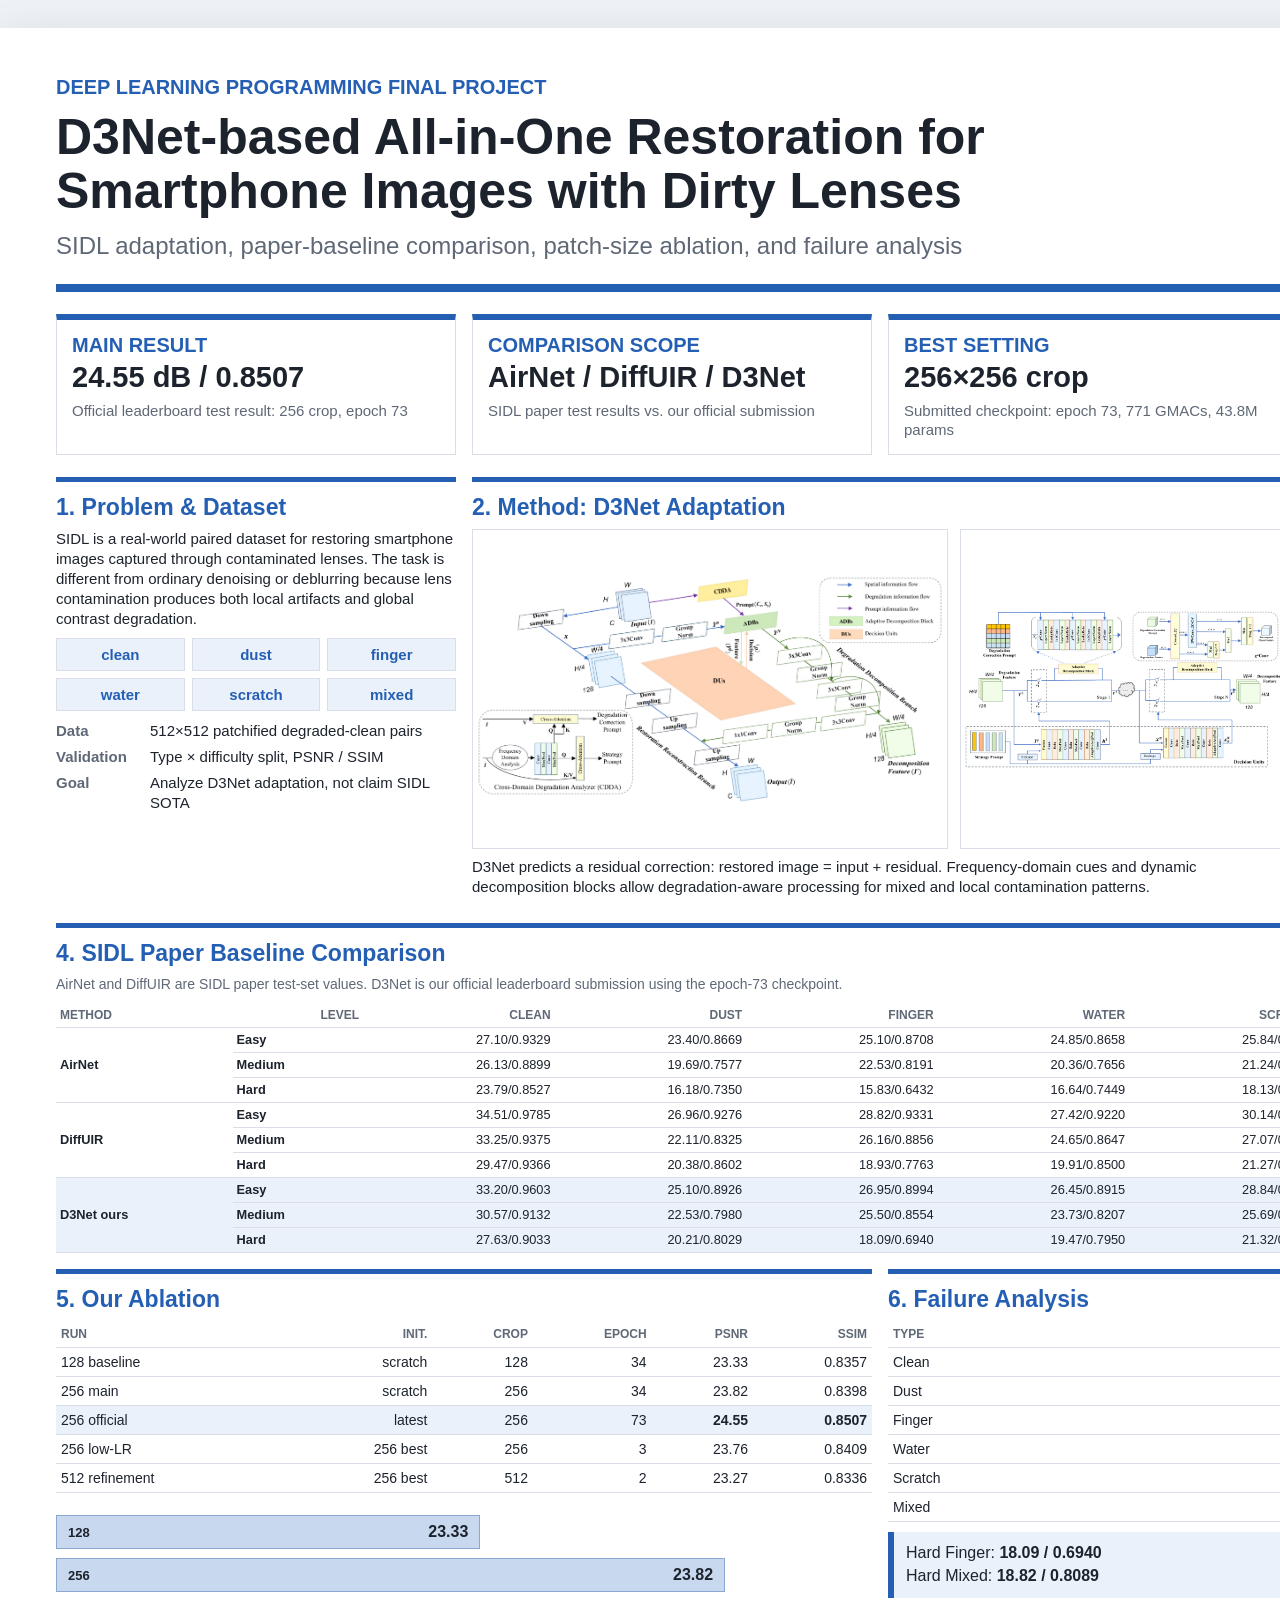
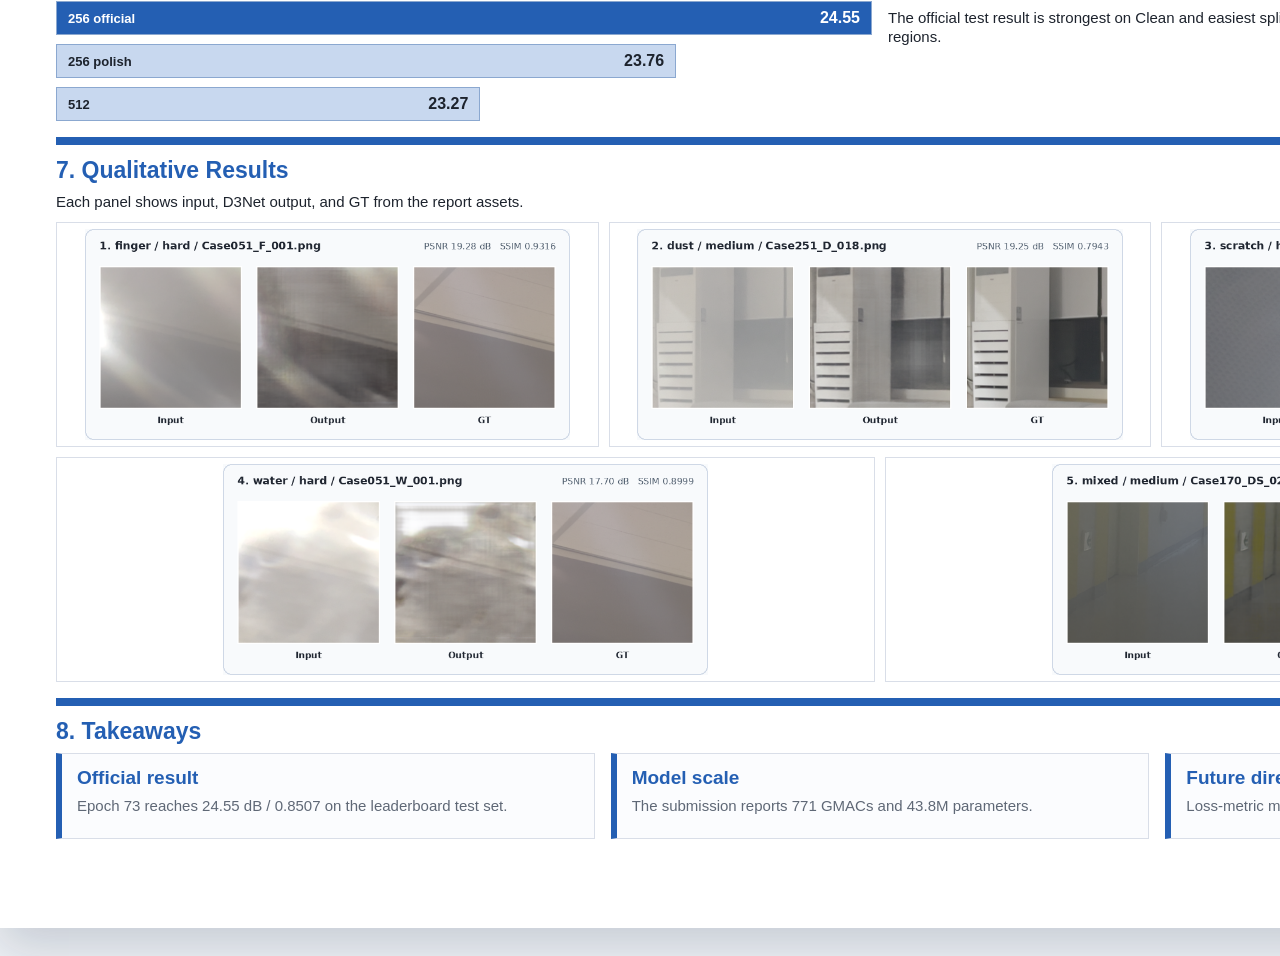
==== commit 9c737e58: "Update SIDL project report and figures with official leaderboard results - Adjusted the patch ablati" ====
--- a/project_artifacts/poster/index.html
+++ b/project_artifacts/poster/index.html
@@ -23,23 +23,23 @@
     <section class="hero-strip">
       <div>
         <span class="kicker">Main result</span>
-        <strong>23.86 dB / 0.8419</strong>
-        <small>Current best validation checkpoint: 256 crop, epoch 73</small>
+        <strong>24.55 dB / 0.8507</strong>
+        <small>Official leaderboard test result: 256 crop, epoch 73</small>
       </div>
       <div>
         <span class="kicker">Comparison scope</span>
         <strong>AirNet / DiffUIR / D3Net</strong>
-        <small>SIDL paper test results vs. our validation results</small>
+        <small>SIDL paper test results vs. our official submission</small>
       </div>
       <div>
         <span class="kicker">Best setting</span>
         <strong>256×256 crop</strong>
-        <small>Continued 256 training improved both PSNR and SSIM</small>
+        <small>Submitted checkpoint: epoch 73, 771 GMACs, 43.8M params</small>
       </div>
       <div>
         <span class="kicker">Main bottleneck</span>
         <strong>Hard Dust / Mixed</strong>
-        <small>Hard split improved, but severe local and mixed contamination remains difficult</small>
+        <small>Hard Fingerprint, Mixed, and Water remain difficult</small>
       </div>
     </section>
 
@@ -72,7 +72,7 @@
         <dl class="setup-list">
           <dt>Model</dt><dd>D3Net, scratch training, 12 ADB blocks</dd>
           <dt>Main run</dt><dd>256×256 random crop, batch 8, LR 1e-4</dd>
-          <dt>Best</dt><dd>Continued 256 training, epoch 73</dd>
+          <dt>Submit</dt><dd>Epoch 73, 771 GMACs, 43.8M params</dd>
           <dt>Loss / Opt.</dt><dd>L1 loss, Adam β=(0.9, 0.999), cosine LR</dd>
           <dt>Validation</dt><dd>512×512 center crop, image-wise PSNR / SSIM</dd>
           <dt>Scope</dt><dd>Limited-budget adaptation, not SIDL SOTA claim</dd>
@@ -81,7 +81,7 @@
 
       <article class="block baseline">
         <h2>4. SIDL Paper Baseline Comparison</h2>
-        <p class="small-note">AirNet and DiffUIR are SIDL paper test-set values. D3Net is our epoch-73 validation checkpoint, so this is task context rather than a strict leaderboard comparison.</p>
+        <p class="small-note">AirNet and DiffUIR are SIDL paper test-set values. D3Net is our official leaderboard submission using the epoch-73 checkpoint.</p>
         <table class="comparison-table">
           <thead>
             <tr><th>Method</th><th>Level</th><th>Clean</th><th>Dust</th><th>Finger</th><th>Water</th><th>Scratch</th><th>Mixed</th><th>Avg.</th></tr>
@@ -93,9 +93,9 @@
             <tr><td class="method-cell" rowspan="3">DiffUIR</td><td class="level-cell">Easy</td><td>34.51/0.9785</td><td>26.96/0.9276</td><td>28.82/0.9331</td><td>27.42/0.9220</td><td>30.14/0.9375</td><td>28.22/0.9021</td><td>29.34/0.9335</td></tr>
             <tr><td class="level-cell">Medium</td><td>33.25/0.9375</td><td>22.11/0.8325</td><td>26.16/0.8856</td><td>24.65/0.8647</td><td>27.07/0.9105</td><td>20.32/0.8368</td><td>25.36/0.8786</td></tr>
             <tr><td class="level-cell">Hard</td><td>29.47/0.9366</td><td>20.38/0.8602</td><td>18.93/0.7763</td><td>19.91/0.8500</td><td>21.27/0.8599</td><td>18.97/0.8409</td><td>21.71/0.8533</td></tr>
-            <tr class="highlight-row"><td class="method-cell" rowspan="3">D3Net ours</td><td class="level-cell">Easy</td><td>32.78/0.9542</td><td>25.07/0.8859</td><td>24.59/0.7733</td><td>26.38/0.9196</td><td>27.84/0.8980</td><td>23.32/0.8552</td><td>26.66/0.8810</td></tr>
-            <tr class="highlight-row"><td class="level-cell">Medium</td><td>30.26/0.9424</td><td>24.03/0.8797</td><td>23.69/0.8467</td><td>24.05/0.8577</td><td>27.41/0.9126</td><td>22.56/0.8869</td><td>25.33/0.8877</td></tr>
-            <tr class="highlight-row"><td class="level-cell">Hard</td><td>27.70/0.8502</td><td>17.05/0.7086</td><td>20.23/0.7698</td><td>20.22/0.7986</td><td>20.38/0.7477</td><td>17.98/0.7900</td><td>20.59/0.7775</td></tr>
+            <tr class="highlight-row"><td class="method-cell" rowspan="3">D3Net ours</td><td class="level-cell">Easy</td><td>33.20/0.9603</td><td>25.10/0.8926</td><td>26.95/0.8994</td><td>26.45/0.8915</td><td>28.84/0.9123</td><td>27.56/0.8745</td><td>28.02/0.9051</td></tr>
+            <tr class="highlight-row"><td class="level-cell">Medium</td><td>30.57/0.9132</td><td>22.53/0.7980</td><td>25.50/0.8554</td><td>23.73/0.8207</td><td>25.69/0.8620</td><td>20.18/0.7950</td><td>24.70/0.8407</td></tr>
+            <tr class="highlight-row"><td class="level-cell">Hard</td><td>27.63/0.9033</td><td>20.21/0.8029</td><td>18.09/0.6940</td><td>19.47/0.7950</td><td>21.32/0.8341</td><td>18.82/0.8089</td><td>20.92/0.8064</td></tr>
           </tbody>
         </table>
       </article>
@@ -109,7 +109,7 @@
           <tbody>
             <tr><td>128 baseline</td><td>scratch</td><td>128</td><td>34</td><td>23.33</td><td>0.8357</td></tr>
             <tr><td>256 main</td><td>scratch</td><td>256</td><td>34</td><td>23.82</td><td>0.8398</td></tr>
-            <tr class="highlight-row"><td>256 continued</td><td>latest</td><td>256</td><td>73</td><td><strong>23.86</strong></td><td><strong>0.8419</strong></td></tr>
+            <tr class="highlight-row"><td>256 official</td><td>latest</td><td>256</td><td>73</td><td><strong>24.55</strong></td><td><strong>0.8507</strong></td></tr>
             <tr><td>256 low-LR</td><td>256 best</td><td>256</td><td>3</td><td>23.76</td><td>0.8409</td></tr>
             <tr><td>512 refinement</td><td>256 best</td><td>512</td><td>2</td><td>23.27</td><td>0.8336</td></tr>
           </tbody>
@@ -117,7 +117,7 @@
         <div class="bar-chart" aria-label="Patch-size ablation PSNR chart">
           <div style="--value:33"><span>128</span><strong>23.33</strong></div>
           <div style="--value:82"><span>256</span><strong>23.82</strong></div>
-          <div class="best" style="--value:86"><span>256 cont.</span><strong>23.86</strong></div>
+          <div class="best" style="--value:100"><span>256 official</span><strong>24.55</strong></div>
           <div style="--value:76"><span>256 polish</span><strong>23.76</strong></div>
           <div style="--value:27"><span>512</span><strong>23.27</strong></div>
         </div>
@@ -128,16 +128,16 @@
         <table>
           <thead><tr><th>Type</th><th>Avg. PSNR</th><th>Avg. SSIM</th></tr></thead>
           <tbody>
-            <tr><td>Clean</td><td>29.87</td><td>0.9125</td></tr>
-            <tr><td>Dust</td><td>21.90</td><td>0.8217</td></tr>
-            <tr><td>Finger</td><td>21.97</td><td>0.7897</td></tr>
-            <tr><td>Water</td><td>22.87</td><td>0.8433</td></tr>
-            <tr><td>Scratch</td><td>25.08</td><td>0.8505</td></tr>
-            <tr><td>Mixed</td><td>20.67</td><td>0.8311</td></tr>
+            <tr><td>Clean</td><td>30.47</td><td>0.9256</td></tr>
+            <tr><td>Dust</td><td>22.61</td><td>0.8312</td></tr>
+            <tr><td>Finger</td><td>23.51</td><td>0.8163</td></tr>
+            <tr><td>Water</td><td>23.22</td><td>0.8357</td></tr>
+            <tr><td>Scratch</td><td>25.28</td><td>0.8695</td></tr>
+            <tr><td>Mixed</td><td>22.19</td><td>0.8261</td></tr>
           </tbody>
         </table>
-        <div class="callout">Hard Dust: <strong>17.05 / 0.7086</strong><br>Hard Mixed: <strong>17.98 / 0.7900</strong></div>
-        <p>Continued training improved Hard difficulty from 20.33 to 20.59 dB, while Easy PSNR dropped from 27.00 to 26.66 dB. This suggests a cross-difficulty trade-off.</p>
+        <div class="callout">Hard Finger: <strong>18.09 / 0.6940</strong><br>Hard Mixed: <strong>18.82 / 0.8089</strong></div>
+        <p>The official test result is strongest on Clean and easiest splits. Hard Fingerprint, Mixed, and Water remain the main failure regions.</p>
       </article>
 
       <article class="block qualitative">
@@ -155,8 +155,8 @@
       <article class="block takeaway">
         <h2>8. Takeaways</h2>
         <div class="takeaway-grid">
-          <div><strong>Current best</strong><span>Epoch 73 reaches 23.86 dB / 0.8419 on the validation split.</span></div>
-          <div><strong>Trade-off observed</strong><span>Hard restoration improves, while Easy PSNR slightly decreases.</span></div>
+          <div><strong>Official result</strong><span>Epoch 73 reaches 24.55 dB / 0.8507 on the leaderboard test set.</span></div>
+          <div><strong>Model scale</strong><span>The submission reports 771 GMACs and 43.8M parameters.</span></div>
           <div><strong>Future direction</strong><span>Loss-metric mismatch and difficulty-aware training remain open issues.</span></div>
         </div>
       </article>
